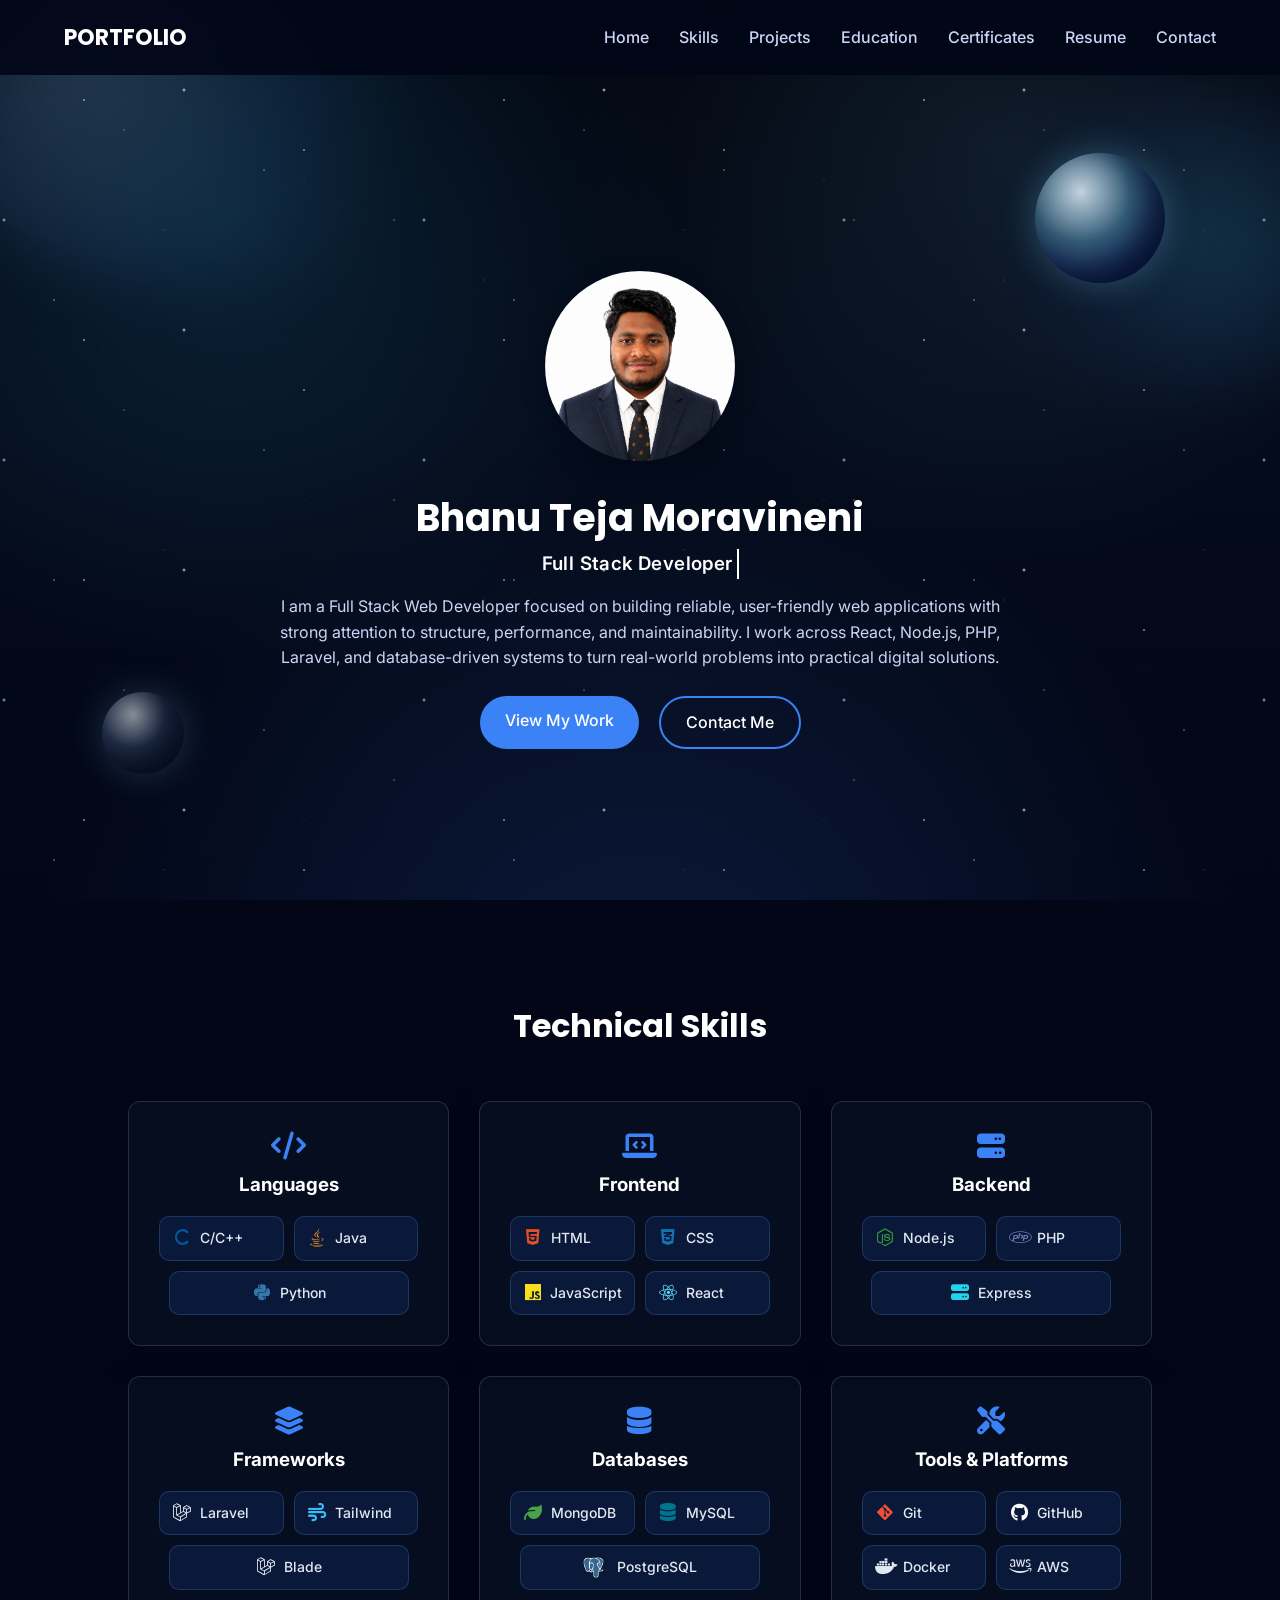
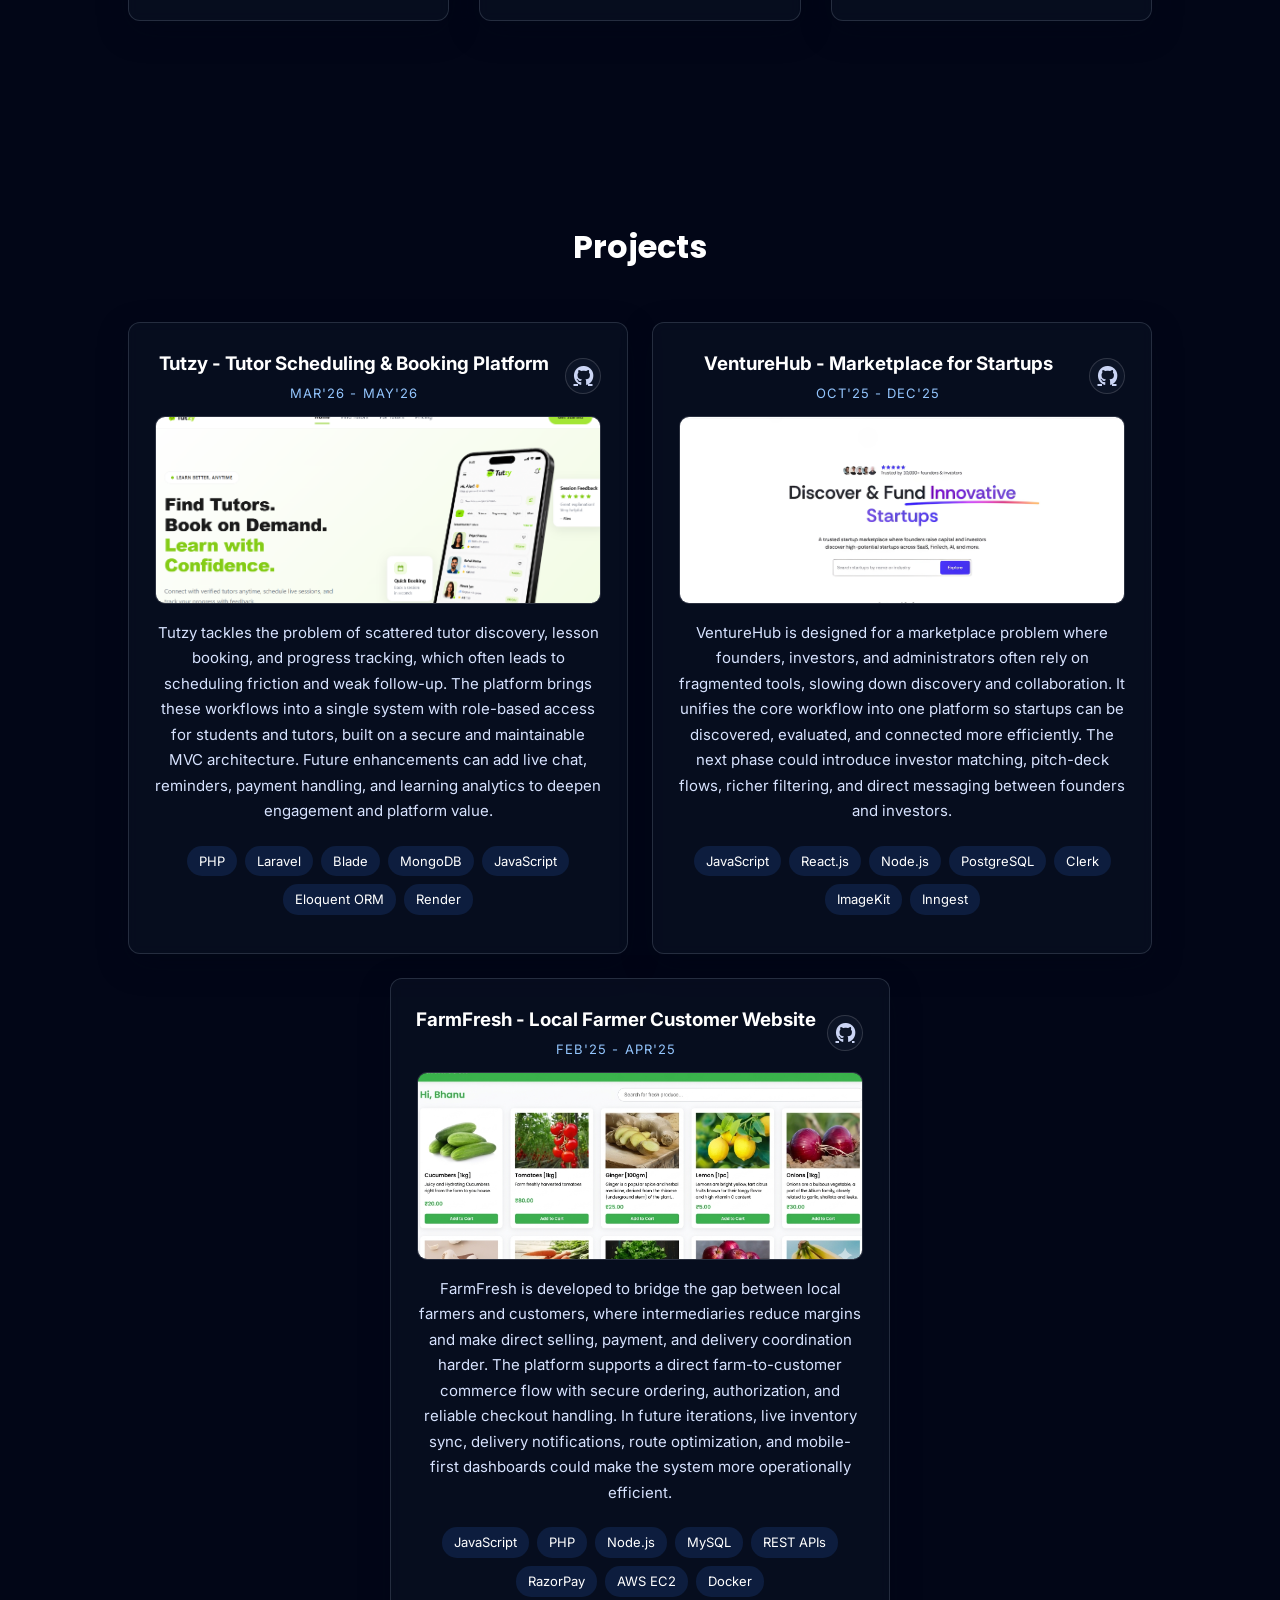
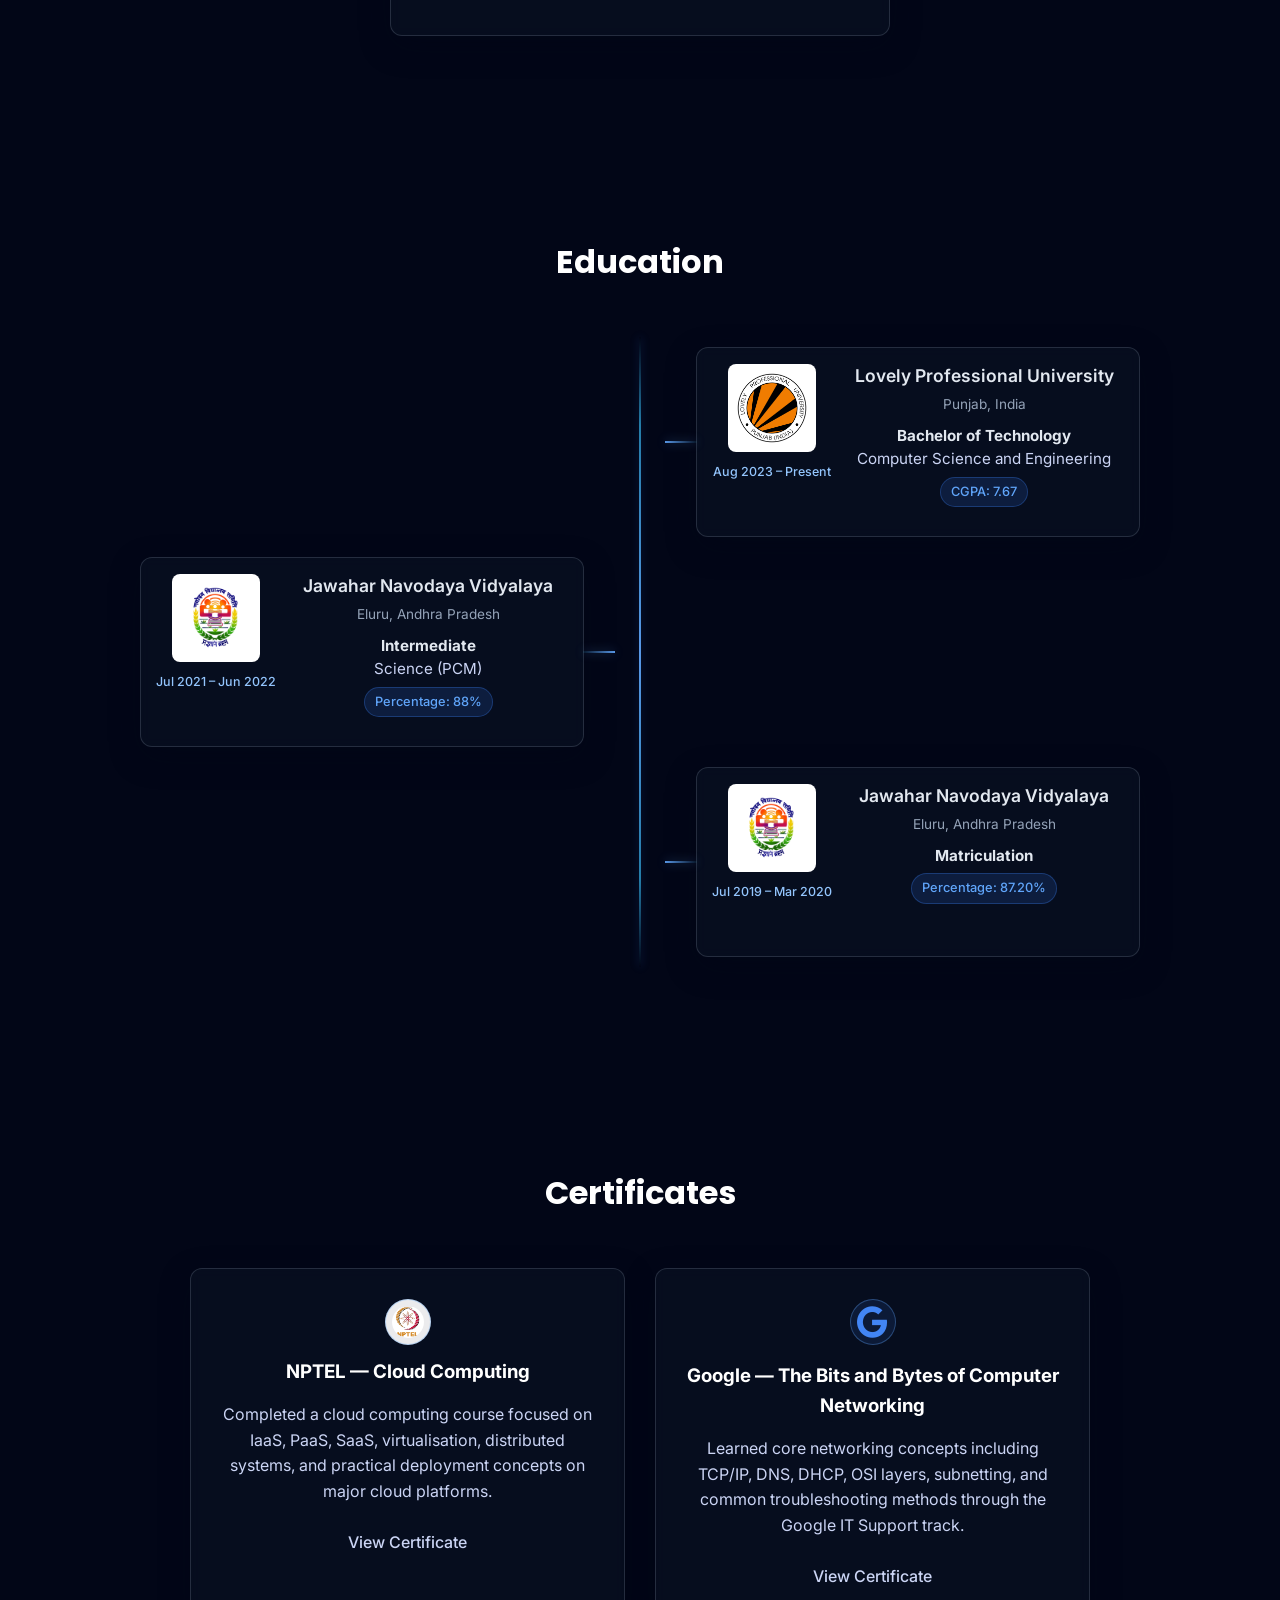
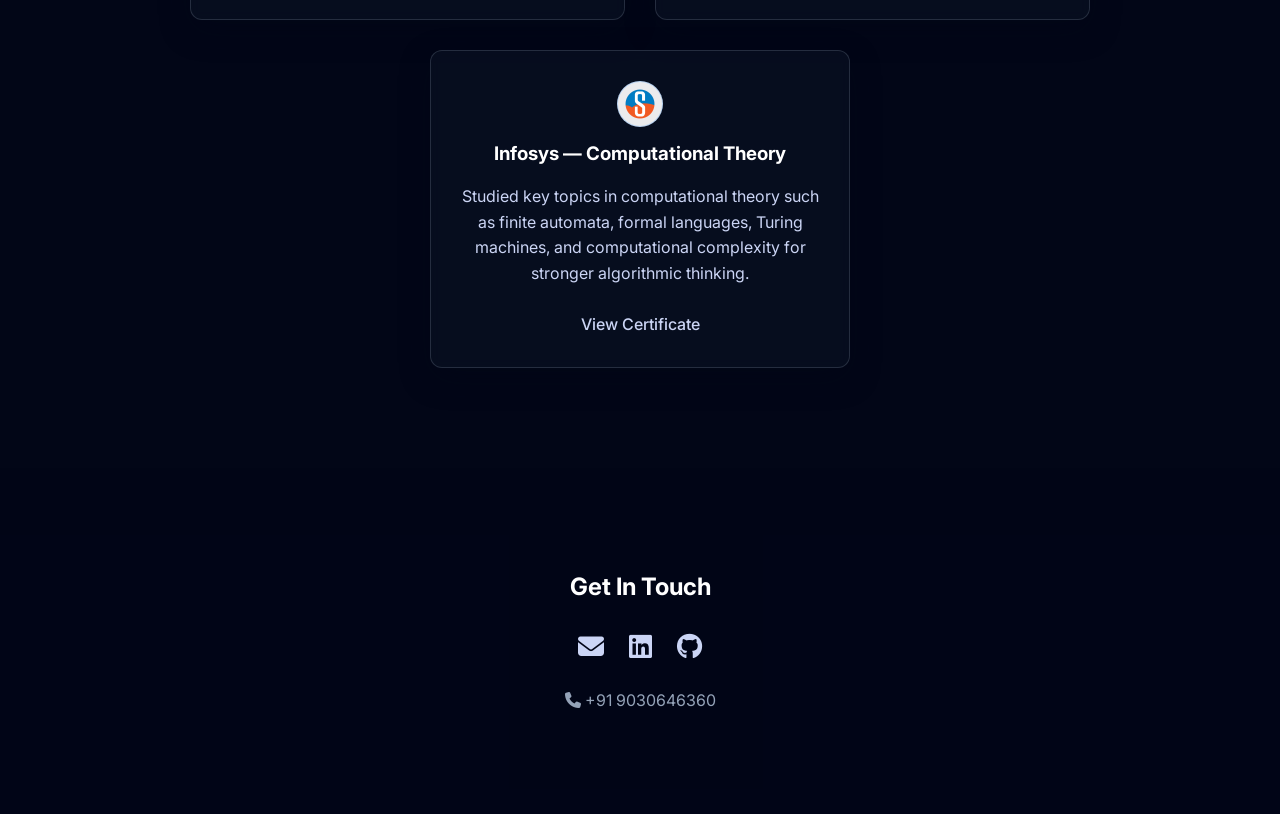
==== index.html @ 5aa98cb3 "Portfolio" ====
<!DOCTYPE html>
<html lang="en">
<head>
  <meta charset="UTF-8">
  <meta name="viewport" content="width=device-width, initial-scale=1.0">
  <title>Bhanu Teja Moravineni | Full Stack Developer</title>

  <link rel="preconnect" href="https://fonts.googleapis.com">
  <link rel="preconnect" href="https://fonts.gstatic.com" crossorigin>
  <link href="https://fonts.googleapis.com/css2?family=Inter:wght@300;400;500;600&family=Poppins:wght@600;700&display=swap" rel="stylesheet">
  <link rel="stylesheet" href="https://cdnjs.cloudflare.com/ajax/libs/font-awesome/6.4.0/css/all.min.css">
  <link rel="stylesheet" href="components.css">
</head>

<body>
  <div class="night-sky" aria-hidden="true">
    <span class="nebula nebula-1"></span>
    <span class="nebula nebula-2"></span>
    <span class="planet planet-1"></span>
    <span class="planet planet-2"></span>
    <span class="stars-layer stars-layer-1"></span>
    <span class="stars-layer stars-layer-2"></span>
    <span class="stars-layer stars-layer-3"></span>
    <span class="shooting-star shooting-star-1"></span>
    <span class="shooting-star shooting-star-2"></span>
    <span class="shooting-star shooting-star-3"></span>
    <span class="asteroid asteroid-1"></span>
    <span class="asteroid asteroid-2"></span>
    <span class="asteroid asteroid-3"></span>
    <span class="asteroid asteroid-4"></span>
    <span class="ufo"></span>
  </div>

  <nav id="navbar" class="navbar">
    <div class="container nav-container">
      <div class="nav-logo">PORTFOLIO</div>
      <button class="nav-toggle" id="nav-toggle" aria-label="Toggle navigation menu" aria-expanded="false" aria-controls="nav-links">
        <span></span>
        <span></span>
        <span></span>
      </button>
      <div class="nav-links" id="nav-links">
        <a href="#home" class="nav-link">Home</a>
        <a href="#skills" class="nav-link">Skills</a>
        <a href="#projects" class="nav-link">Projects</a>
        <a href="#education" class="nav-link">Education</a>
        <a href="#certificates" class="nav-link">Certificates</a>
        <a href="https://drive.google.com/file/d/16ITLQVund3NtHR5UudV7yRYxiP9becO2/view" class="nav-link">Resume</a>
        <a href="#contact" class="nav-link">Contact</a>
      </div>
    </div>
  </nav>

  <section id="home" class="hero-section">
    <div class="hero-content">
      <div class="profile-container">
        <img src="images/Profile.png" class="profile-pic" alt="Bhanu Teja Moravineni">
      </div>
      <h1>Bhanu Teja Moravineni</h1>
      <h3 class="subtitle" id="typing-text"></h3>
      <p>
        I am a Full Stack Web Developer focused on building reliable, user-friendly web applications with strong attention to structure, performance, and maintainability. I work across React, Node.js, PHP, Laravel, and database-driven systems to turn real-world problems into practical digital solutions.
      </p>
      <div class="cta-group">
        <a href="#projects" class="btn btn-primary">View My Work</a>
        <a href="#contact" class="btn btn-outline">Contact Me</a>
      </div>
    </div>
  </section>

  <section id="skills" class="section">
    <h2 class="section-title">Technical Skills</h2>
    <div class="skills-grid">

      <div class="glass-card skill-card">
        <i class="fas fa-code skill-icon" aria-hidden="true"></i>
        <h3>Languages</h3>
        <div class="skill-list">
          <div class="skill-name"><i class="fa-solid fa-c" aria-hidden="true"></i> C/C++</div>
          <div class="skill-name"><i class="fa-brands fa-java" aria-hidden="true"></i> Java</div>
          <div class="skill-name"><i class="fa-brands fa-python" aria-hidden="true"></i> Python</div>
        </div>
      </div>

      <div class="glass-card skill-card">
        <i class="fas fa-laptop-code skill-icon" aria-hidden="true"></i>
        <h3>Frontend</h3>
        <div class="skill-list">
          <div class="skill-name"><i class="fa-brands fa-html5" aria-hidden="true"></i> HTML</div>
          <div class="skill-name"><i class="fa-brands fa-css3-alt" aria-hidden="true"></i> CSS</div>
          <div class="skill-name"><i class="fa-brands fa-js" aria-hidden="true"></i> JavaScript</div>
          <div class="skill-name"><i class="fa-brands fa-react" aria-hidden="true"></i> React</div>
        </div>
      </div>

      <div class="glass-card skill-card">
        <i class="fas fa-server skill-icon" aria-hidden="true"></i>
        <h3>Backend</h3>
        <div class="skill-list">
          <div class="skill-name"><i class="fa-brands fa-node-js" aria-hidden="true"></i> Node.js</div>
          <div class="skill-name"><i class="fa-brands fa-php" aria-hidden="true"></i> PHP</div>
          <div class="skill-name"><i class="fa-solid fa-server" aria-hidden="true"></i> Express</div>
        </div>
      </div>

      <div class="glass-card skill-card">
        <i class="fas fa-layer-group skill-icon" aria-hidden="true"></i>
        <h3>Frameworks</h3>
        <div class="skill-list">
          <div class="skill-name"><i class="fa-brands fa-laravel" aria-hidden="true"></i> Laravel</div>
          <div class="skill-name"><i class="fa-solid fa-wind" aria-hidden="true"></i> Tailwind</div>
          <div class="skill-name"><i class="fa-brands fa-laravel" aria-hidden="true"></i> Blade</div>
        </div>
      </div>

      <div class="glass-card skill-card">
        <i class="fas fa-database skill-icon" aria-hidden="true"></i>
        <h3>Databases</h3>
        <div class="skill-list">
          <div class="skill-name"><i class="fa-solid fa-leaf" aria-hidden="true"></i> MongoDB</div>
          <div class="skill-name"><i class="fa-solid fa-database" aria-hidden="true"></i> MySQL</div>
          <div class="skill-name"><img src="images/PostgreSQL.png" alt="" aria-hidden="true" style="width: 1.5em; height: 1.5em; vertical-align: text-bottom; margin-right: 0.3em;" /> PostgreSQL</div>
        </div>
      </div>

      <div class="glass-card skill-card">
        <i class="fas fa-tools skill-icon" aria-hidden="true"></i>
        <h3>Tools & Platforms</h3>
        <div class="skill-list">
          <div class="skill-name"><i class="fa-brands fa-git-alt" aria-hidden="true"></i> Git</div>
          <div class="skill-name"><i class="fa-brands fa-github" aria-hidden="true"></i> GitHub</div>
          <div class="skill-name"><i class="fa-brands fa-docker" aria-hidden="true"></i> Docker</div>
          <div class="skill-name"><i class="fa-brands fa-aws" aria-hidden="true"></i> AWS</div>
        </div>
      </div>

    </div>
  </section>

  <section id="projects" class="section">
    <h2 class="section-title">Projects</h2>
    <div class="projects-grid">

      <div class="glass-card project-card">
        <div class="project-heading-row">
          <div class="project-title-block">
            <h3>Tutzy - Tutor Scheduling & Booking Platform</h3>
            <span class="project-date">Mar'26 - May'26</span>
          </div>
          <a href="https://github.com/bhanuteja7781/Tutzy" target="_blank" rel="noopener noreferrer" class="project-github" aria-label="Open Tutzy GitHub repository">
            <i class="fab fa-github"></i>
          </a>
        </div>
        <img src="images/Tutzy.png" alt="Tutzy" class="project-image">
        <p class="project-story">Tutzy tackles the problem of scattered tutor discovery, lesson booking, and progress tracking, which often leads to scheduling friction and weak follow-up. The platform brings these workflows into a single system with role-based access for students and tutors, built on a secure and maintainable MVC architecture. Future enhancements can add live chat, reminders, payment handling, and learning analytics to deepen engagement and platform value.</p>
        <div class="project-specs">
          <span class="spec-tag">PHP</span>
          <span class="spec-tag">Laravel</span>
          <span class="spec-tag">Blade</span>
          <span class="spec-tag">MongoDB</span>
          <span class="spec-tag">JavaScript</span>
          <span class="spec-tag">Eloquent ORM</span>
          <span class="spec-tag">Render</span>
        </div>
      </div>

      <div class="glass-card project-card">
        <div class="project-heading-row">
          <div class="project-title-block">
            <h3>VentureHub - Marketplace for Startups</h3>
            <span class="project-date">Oct'25 - Dec'25</span>
          </div>
          <a href="https://github.com/bhanuteja7781/Market_Place_for_StartUps" target="_blank" rel="noopener noreferrer" class="project-github" aria-label="Open VentureHub GitHub repository">
            <i class="fab fa-github"></i>
          </a>
        </div>
        <img src="images/Venture_Hub.png" alt="VentureHub" class="project-image">
        <p class="project-story">VentureHub is designed for a marketplace problem where founders, investors, and administrators often rely on fragmented tools, slowing down discovery and collaboration. It unifies the core workflow into one platform so startups can be discovered, evaluated, and connected more efficiently. The next phase could introduce investor matching, pitch-deck flows, richer filtering, and direct messaging between founders and investors.</p>
        <div class="project-specs">
          <span class="spec-tag">JavaScript</span>
          <span class="spec-tag">React.js</span>
          <span class="spec-tag">Node.js</span>
          <span class="spec-tag">PostgreSQL</span>
          <span class="spec-tag">Clerk</span>
          <span class="spec-tag">ImageKit</span>
          <span class="spec-tag">Inngest</span>
        </div>
      </div>

      <div class="glass-card project-card center-project">
        <div class="project-heading-row">
          <div class="project-title-block">
            <h3>FarmFresh - Local Farmer Customer Website</h3>
            <span class="project-date">Feb'25 - Apr'25</span>
          </div>
          <a href="https://github.com/bhanuteja7781/Farm_Fresh" target="_blank" rel="noopener noreferrer" class="project-github" aria-label="Open Farm Fresh GitHub repository">
            <i class="fab fa-github"></i>
          </a>
        </div>
        <img src="images/FarmFresh.png" alt="Farm Fresh" class="project-image">
        <p class="project-story">FarmFresh is developed to bridge the gap between local farmers and customers, where intermediaries reduce margins and make direct selling, payment, and delivery coordination harder. The platform supports a direct farm-to-customer commerce flow with secure ordering, authorization, and reliable checkout handling. In future iterations, live inventory sync, delivery notifications, route optimization, and mobile-first dashboards could make the system more operationally efficient.</p>
        <div class="project-specs">
          <span class="spec-tag">JavaScript</span>
          <span class="spec-tag">PHP</span>
          <span class="spec-tag">Node.js</span>
          <span class="spec-tag">MySQL</span>
          <span class="spec-tag">REST APIs</span>
          <span class="spec-tag">RazorPay</span>
          <span class="spec-tag">AWS EC2</span>
          <span class="spec-tag">Docker</span>
        </div>
      </div>

    </div>
  </section>

  <section id="education" class="section">
    <h2 class="section-title">Education</h2>
    <div class="education-list">

      <div class="glass-card education-card">
        <div class="education-header">
          <div class="edu-left">
            <div class="edu-badge">
              <img src="images/lpu-logo.png" alt="LPU Logo" class="edu-logo">
              <span class="edu-date">Aug 2023 – Present</span>
            </div>
            <div class="edu-info">
              <h3 class="edu-institution">Lovely Professional University</h3>
              <span class="edu-location">Punjab, India</span>
              <p class="edu-degree"><span class="edu-degree-title">Bachelor of Technology</span><br><span class="edu-course">Computer Science and Engineering</span></p>
              <span class="edu-score">CGPA: 7.67</span>
            </div>
          </div>
        </div>
      </div>

      <div class="glass-card education-card">
        <div class="education-header">
          <div class="edu-left">
            <div class="edu-badge">
              <img src="images/jnv-logo.png" alt="JNV Logo" class="edu-logo">
              <span class="edu-date">Jul 2021 – Jun 2022</span>
            </div>
            <div class="edu-info">
              <h3 class="edu-institution">Jawahar Navodaya Vidyalaya</h3>
              <span class="edu-location">Eluru, Andhra Pradesh</span>
              <p class="edu-degree"><span class="edu-degree-title">Intermediate</span><br><span class="edu-course">Science (PCM)</span></p>
              <span class="edu-score">Percentage: 88%</span>
            </div>
          </div>
        </div>
      </div>

      <div class="glass-card education-card">
        <div class="education-header">
          <div class="edu-left">
            <div class="edu-badge">
              <img src="images/jnv-logo.png" alt="JNV Logo" class="edu-logo">
              <span class="edu-date">Jul 2019 – Mar 2020</span>
            </div>
            <div class="edu-info">
              <h3 class="edu-institution">Jawahar Navodaya Vidyalaya</h3>
              <span class="edu-location">Eluru, Andhra Pradesh</span>
              <p class="edu-degree"><span class="edu-degree-title">Matriculation</span></p>
              <span class="edu-score">Percentage: 87.20%</span>
            </div>
          </div>
        </div>
      </div>

    </div>
  </section>

  <section id="certificates" class="section">
    <h2 class="section-title">Certificates</h2>
    <div class="cert-grid">

      <div class="glass-card cert-card">
        <img src="images/nptel-logo.png" alt="NPTEL logo" class="cert-platform-logo-img">
        <h3>NPTEL — Cloud Computing</h3>
        <p>Completed a cloud computing course focused on IaaS, PaaS, SaaS, virtualisation, distributed systems, and practical deployment concepts on major cloud platforms.</p>
        <a href="https://drive.google.com/file/d/1uo3bVZbgIr4nMe-gCIJnF2LXkFepABX0/view?usp=drive_link" target="_blank" class="cert-link">View Certificate</a>
      </div>

      <div class="glass-card cert-card">
        <i class="fab fa-google cert-platform-logo" aria-hidden="true" style="font-size: 2em; margin-bottom: 0.5em; color: #4285F4;"></i>
        <h3>Google — The Bits and Bytes of Computer Networking</h3>
        <p>Learned core networking concepts including TCP/IP, DNS, DHCP, OSI layers, subnetting, and common troubleshooting methods through the Google IT Support track.</p>
        <a href="https://drive.google.com/file/d/19JE-mO48qIJB8_cQIQsHRo379aOY4u_Y/view?usp=drive_link" target="_blank" class="cert-link">View Certificate</a>
      </div>

      <div class="glass-card cert-card center-cert">
        <img src="images/infosys-logo.png" alt="Infosys Springboard logo" class="cert-platform-logo-img">
        <h3>Infosys — Computational Theory</h3>
        <p>Studied key topics in computational theory such as finite automata, formal languages, Turing machines, and computational complexity for stronger algorithmic thinking.</p>
        <a href="https://drive.google.com/file/d/1XiAxhj7ICKf-odAtpRsuzpkiPC9IMGOF/view?usp=drive_link" target="_blank" class="cert-link">View Certificate</a>
      </div>

    </div>
  </section>

  <section id="contact" class="contact-footer">
    <h2>Get In Touch</h2>
    <div class="social-links">
      <a href="https://mail.google.com/mail/?view=cm&to=bhanutejam970@gmail.com&su=Opportunity%20%7C%20Let%27s%20Connect&body=Hi%20Bhanu%2C%0A%0AI%20came%20across%20your%20portfolio%20and%20would%20love%20to%20connect%20with%20you.%0A%0ARegards%2C" class="social-icon" target="_blank" rel="noopener noreferrer">
        <i class="fas fa-envelope"></i>
      </a>
      <a href="https://www.linkedin.com/in/bhanuteja7781" class="social-icon">
        <i class="fab fa-linkedin"></i>
      </a>
      <a href="https://github.com/Bhanuteja7781" class="social-icon">
        <i class="fab fa-github"></i>
      </a>
    </div>
    <p class="phone">
      <i class="fas fa-phone"></i> +91 9030646360
    </p>
  </section>

  <script src="main.js"></script>
</body>
</html>
---- components.css ----
*{
margin:0;
padding:0;
box-sizing:border-box;
}

html{
scroll-behavior:smooth;
}

body{
font-family:'Inter',sans-serif;
background:#020617;
color:white;
line-height:1.6;
position:relative;
}

body > :not(.night-sky){
position:relative;
z-index:1;
}

.night-sky{
position:fixed;
inset:0;
z-index:0;
pointer-events:none;
overflow:hidden;
background:
radial-gradient(circle at 18% 24%, rgba(56,189,248,0.14), transparent 36%),
radial-gradient(circle at 78% 16%, rgba(125,211,252,0.1), transparent 34%),
radial-gradient(circle at 50% 120%, rgba(59,130,246,0.18), transparent 50%),
linear-gradient(180deg, #01040d 0%, #040b1a 48%, #020617 100%);
}

.nebula{
position:absolute;
border-radius:50%;
filter:blur(24px);
opacity:0.45;
mix-blend-mode:screen;
animation:nebula-drift 36s ease-in-out infinite alternate;
}

.nebula-1{
width:42vw;
height:28vw;
top:-8%;
left:-6%;
background:radial-gradient(circle at 30% 40%, rgba(147,197,253,0.42), rgba(59,130,246,0.18) 48%, transparent 75%);
}

.nebula-2{
width:36vw;
height:24vw;
top:10%;
right:-10%;
background:radial-gradient(circle at 60% 50%, rgba(56,189,248,0.38), rgba(30,64,175,0.16) 50%, transparent 78%);
animation-duration:44s;
}

.planet{
position:absolute;
border-radius:50%;
box-shadow:0 0 35px rgba(125,211,252,0.28), inset -18px -16px 30px rgba(2,6,23,0.7);
}

.planet-1{
width:130px;
height:130px;
right:9%;
top:17%;
background:
radial-gradient(circle at 35% 30%, rgba(224,242,254,0.85), rgba(125,211,252,0.35) 40%, rgba(30,64,175,0.45) 76%, rgba(2,6,23,0.8) 100%);
animation:planet-float 16s ease-in-out infinite;
}

.planet-2{
width:82px;
height:82px;
left:8%;
bottom:14%;
background:
radial-gradient(circle at 38% 28%, rgba(226,232,240,0.8), rgba(147,197,253,0.3) 42%, rgba(15,23,42,0.75) 100%);
opacity:0.75;
animation:planet-float 22s ease-in-out infinite reverse;
}

.stars-layer{
position:absolute;
inset:-20%;
background-repeat:repeat;
animation-timing-function:linear;
animation-iteration-count:infinite;
}

.stars-layer-1{
background-image:
radial-gradient(2px 2px at 20px 30px, rgba(255,255,255,0.95), transparent),
radial-gradient(1.5px 1.5px at 140px 90px, rgba(255,255,255,0.8), transparent),
radial-gradient(2px 2px at 260px 160px, rgba(219,234,254,0.9), transparent),
radial-gradient(1.5px 1.5px at 340px 40px, rgba(255,255,255,0.85), transparent);
background-size:420px 240px;
opacity:0.9;
animation-name:star-drift-slow, star-twinkle;
animation-duration:170s, 4.5s;
}

.stars-layer-2{
background-image:
radial-gradient(1.5px 1.5px at 60px 70px, rgba(191,219,254,0.85), transparent),
radial-gradient(1.2px 1.2px at 190px 120px, rgba(255,255,255,0.75), transparent),
radial-gradient(1.5px 1.5px at 310px 200px, rgba(255,255,255,0.8), transparent),
radial-gradient(1.2px 1.2px at 380px 30px, rgba(191,219,254,0.8), transparent);
background-size:460px 280px;
opacity:0.65;
animation-name:star-drift-medium, star-twinkle;
animation-duration:120s, 3.8s;
}

.stars-layer-3{
background-image:
radial-gradient(1px 1px at 40px 40px, rgba(148,163,184,0.6), transparent),
radial-gradient(1px 1px at 220px 140px, rgba(226,232,240,0.5), transparent),
radial-gradient(1px 1px at 360px 210px, rgba(148,163,184,0.5), transparent),
radial-gradient(1px 1px at 420px 90px, rgba(226,232,240,0.55), transparent);
background-size:520px 320px;
opacity:0.45;
animation-name:star-drift-fast, star-twinkle;
animation-duration:90s, 3.2s;
}

.shooting-star{
position:absolute;
width:180px;
height:2px;
background:linear-gradient(90deg, rgba(255,255,255,0.95), rgba(191,219,254,0.65), transparent 72%);
border-radius:999px;
opacity:0;
transform:rotate(-24deg);
filter:drop-shadow(0 0 8px rgba(191,219,254,0.9));
animation:shooting-star linear infinite;
}

.shooting-star-1{ top:14%; left:72%; animation-duration:9s; animation-delay:1s; }
.shooting-star-2{ top:34%; left:80%; animation-duration:10s; animation-delay:6.8s; }
.shooting-star-3{ top:20%; left:42%; animation-duration:13s; animation-delay:2.6s; }

.asteroid{
position:absolute;
width:20px;
height:14px;
border-radius:46% 54% 51% 49% / 44% 56% 42% 58%;
background:radial-gradient(circle at 30% 30%, rgba(226,232,240,0.85), rgba(100,116,139,0.8) 45%, rgba(15,23,42,0.9));
box-shadow:0 0 12px rgba(148,163,184,0.25);
opacity:0.82;
animation:asteroid-drift linear infinite;
}

.asteroid-1{ top:18%; left:108%; animation-duration:44s; animation-delay:-8s; }
.asteroid-2{ top:46%; left:104%; width:26px; height:17px; animation-duration:58s; animation-delay:-19s; }
.asteroid-3{ top:72%; left:110%; width:16px; height:12px; animation-duration:39s; animation-delay:-5s; }
.asteroid-4{ top:86%; left:106%; width:22px; height:15px; animation-duration:52s; animation-delay:-30s; }

.ufo{
position:absolute;
top:64%;
left:-14%;
width:74px;
height:22px;
border-radius:999px;
background:linear-gradient(180deg, rgba(226,232,240,0.95), rgba(100,116,139,0.9));
box-shadow:0 0 16px rgba(186,230,253,0.35);
animation:ufo-cruise 34s ease-in-out infinite;
}

.ufo::before{
content:'';
position:absolute;
left:20px;
top:-11px;
width:34px;
height:18px;
border-radius:50% 50% 46% 46%;
background:linear-gradient(180deg, rgba(125,211,252,0.9), rgba(30,64,175,0.55));
box-shadow:0 0 10px rgba(56,189,248,0.6);
}

.ufo::after{
content:'';
position:absolute;
left:28px;
top:16px;
width:18px;
height:54px;
background:linear-gradient(180deg, rgba(125,211,252,0.4), rgba(125,211,252,0.02));
clip-path:polygon(50% 0, 100% 100%, 0 100%);
opacity:0.5;
}

@keyframes star-drift-slow{
from{transform:translate3d(0,0,0);}
to{transform:translate3d(-180px,120px,0);}
}

@keyframes star-drift-medium{
from{transform:translate3d(0,0,0);}
to{transform:translate3d(-260px,180px,0);}
}

@keyframes star-drift-fast{
from{transform:translate3d(0,0,0);}
to{transform:translate3d(-340px,240px,0);}
}

@keyframes star-twinkle{
0%,100%{opacity:0.5;}
50%{opacity:1;}
}

@keyframes nebula-drift{
0%{transform:translate3d(0,0,0) scale(1);}
100%{transform:translate3d(20px,-18px,0) scale(1.08);}
}

@keyframes planet-float{
0%,100%{transform:translateY(0);}
50%{transform:translateY(-12px);}
}

@keyframes shooting-star{
0%{opacity:0; transform:translate3d(0,0,0) rotate(-24deg) scaleX(0.7);}
8%{opacity:1;}
26%{opacity:0.95;}
42%,100%{opacity:0; transform:translate3d(-520px,280px,0) rotate(-24deg) scaleX(1);}
}

@keyframes asteroid-drift{
0%{transform:translate3d(0,0,0) rotate(0deg);}
100%{transform:translate3d(-140vw,16vh,0) rotate(360deg);}
}

@keyframes ufo-cruise{
0%{transform:translate3d(0,0,0); opacity:0;}
8%{opacity:0.9;}
48%{transform:translate3d(70vw,-10vh,0); opacity:0.9;}
76%{transform:translate3d(98vw,6vh,0); opacity:0.75;}
100%{transform:translate3d(120vw,8vh,0); opacity:0;}
}

@media (max-width: 768px){
.planet-1{width:90px; height:90px;}
.planet-2{width:62px; height:62px;}
.shooting-star{width:120px;}
.ufo{width:60px; height:18px;}
}

@media (prefers-reduced-motion: reduce){
.night-sky *,
.night-sky *::before,
.night-sky *::after{
animation:none !important;
}
}


/* CONTAINER */

.container{
width:90%;
max-width:1200px;
margin:auto;
}


/* NAVBAR */

.navbar{
position:fixed;
top:0;
left:0;
right:0;
width:100%;
background:rgba(2,6,23,0.9);
backdrop-filter:blur(8px);
z-index:1000;
transform:none !important;
opacity:1 !important;
visibility:visible !important;
}

.nav-container{
display:flex;
justify-content:space-between;
align-items:center;
padding:20px 0;
}

.nav-logo{
font-size:22px;
font-weight:700;
font-family:'Poppins',sans-serif;
}

.nav-links{
display:flex;
gap:30px;
}

.nav-toggle{
display:none;
background:transparent;
border:1px solid rgba(148,163,184,0.35);
border-radius:10px;
width:40px;
height:40px;
padding:6px;
cursor:pointer;
align-items:center;
justify-content:center;
gap:3px;
flex-direction:column;
background:rgba(15,23,42,0.65);
box-shadow:0 8px 20px rgba(2,6,23,0.35);
}

.nav-toggle span{
display:block;
width:5px;
height:5px;
background:#e2e8f0;
border-radius:50%;
transition:0.25s ease;
}

.nav-link{
text-decoration:none;
color:#cbd5f5;
font-weight:500;
position:relative;
}

.nav-link:hover{
color:white;
}

.nav-link::after{
content:'';
position:absolute;
bottom:-5px;
left:0;
width:0%;
height:2px;
background:#3b82f6;
transition:0.3s;
}

.nav-link:hover::after{
width:100%;
}


/* HERO */

.hero-section{
min-height:100vh;
display:flex;
align-items:center;
justify-content:center;
text-align:center;
padding-top:120px;
}

.hero-content{
max-width:750px;
}

.profile-container{
margin-bottom:20px;
}

.profile-pic{
width:190px;
height:190px;
border-radius:50%;
object-fit:cover;

box-shadow:0 8px 22px rgba(2,6,23,0.45);
}

.hero-content h1{
font-size:38px;
font-family:'Poppins',sans-serif;
margin-top:10px;
}

.subtitle{
color:#ffffff;
margin-bottom:15px;
min-height:28px;
display:inline-block;
padding-right:4px;
font-weight:600;
letter-spacing:0.4px;
border-right:2px solid #ffffff;
animation:caret-blink 0.8s step-end infinite;
}

@keyframes caret-blink{
0%,100%{border-color:transparent;}
50%{border-color:#ffffff;}
}

.hero-content p{
color:#cbd5f5;
margin-bottom:25px;
}

.project-title-block{
display:flex;
flex-direction:column;
align-items:center;
gap:4px;
}

.project-date{
font-size:13px;
letter-spacing:0.08em;
text-transform:uppercase;
color:#93c5fd;
}

/* BUTTONS */

.cta-group{
display:flex;
justify-content:center;
gap:20px;
}

.btn{
padding:12px 25px;
border-radius:30px;
text-decoration:none;
font-weight:500;
transition:0.3s;
}

.btn-primary{
background:#3b82f6;
color:white;
}

.btn-primary:hover{
background:#2563eb;
}

.btn-outline{
border:2px solid #3b82f6;
color:white;
}

.btn-outline:hover{
background:#3b82f6;
}


/* SECTIONS */

.section{
padding:100px 10%;
text-align:center;
}

.section-title{
font-size:32px;
font-family:'Poppins',sans-serif;
margin-bottom:50px;
}


/* GLASS CARD */

.glass-card{
background:rgba(8,15,32,0.82);
border:1px solid rgba(148,163,184,0.22);
border-radius:12px;
padding:30px;
backdrop-filter:blur(6px);
-webkit-backdrop-filter:blur(6px);
box-shadow:0 10px 30px rgba(2,6,23,0.45);
transition:0.3s;
}

.glass-card:hover{
transform:translateY(-6px);
border-color:rgba(96,165,250,0.8);
box-shadow:0 14px 34px rgba(30,64,175,0.28);
}


/* SKILLS */

.skills-grid{
display:grid;
grid-template-columns:repeat(3,1fr);
gap:30px;
max-width:1980px;
margin:auto;
}

.skill-icon{
font-size:28px;
margin-bottom:10px;
color:#3b82f6;
}

.skill-card{
display:flex;
flex-direction:column;
height:100%;
}

.skill-card h3{
margin-bottom:16px;
}

.skill-list{
display:grid;
grid-template-columns:repeat(2,minmax(0,1fr));
gap:10px;
text-align:left;
}

.skill-name{
display:flex;
align-items:center;
gap:8px;
font-size:14px;
font-weight:500;
color:#e2e8f0;
padding:10px 12px;
border-radius:10px;
background:rgba(37,99,235,0.14);
border:1px solid rgba(96,165,250,0.22);
}

.skill-list .skill-name:last-child:nth-child(odd){
grid-column:1 / -1;
justify-self:center;
width:min(240px,100%);
justify-content:center;
text-align:center;
}

.skill-name i{
width:20px;
font-size:18px;
text-align:center;
color:inherit;
}

.skill-name .fa-c{color:#00599c;}
.skill-name .fa-java{color:#f89820;}
.skill-name .fa-python{color:#3776ab;}
.skill-name .fa-html5{color:#e34f26;}
.skill-name .fa-css3-alt{color:#1572b6;}
.skill-name .fa-js{color:#f7df1e;}
.skill-name .fa-node-js{color:#339933;}
.skill-name .fa-php{color:#777bb4;}
.skill-name .fa-react{color:#61dafb;}
.skill-name .fa-server{color:#22d3ee;}
.skill-name .fa-wind{color:#38bdf8;}
.skill-name .fa-leaf{color:#47a248;}
.skill-name .fa-database{color:#00758f;}
.skill-name .fa-git-alt{color:#f05032;}
.skill-name .fa-github{color:#f8fafc;}
.skill-name .fa-cloud{color:#f8fafc;}

@media (max-width: 768px){
.skills-grid{
grid-template-columns:1fr;
gap:20px;
}

.skill-list{
grid-template-columns:1fr;
text-align:center;
}

.skill-name{
justify-content:center;
text-align:center;
}
}

/* PROJECTS */

.projects-grid{
display:grid;
grid-template-columns:repeat(2,minmax(0,1fr));
gap:24px;
max-width:2400px;
margin:auto;
}

.project-card h3{
margin-bottom:0;
}

.project-card{
display:flex;
flex-direction:column;
padding:26px;
}

.project-heading-row{
display:flex;
align-items:center;
justify-content:space-between;
gap:12px;
margin-bottom:12px;
}

.project-title-block{
flex:1;
min-width:0;
padding-right:0;
}

.project-title-block h3{
width:auto;
text-align:left;
white-space:nowrap;
overflow:hidden;
text-overflow:ellipsis;
}

.project-github{
position:static;
width:36px;
height:36px;
border-radius:50%;
display:flex;
align-items:center;
justify-content:center;
font-size:20px;
color:#cbd5f5;
background:rgba(15,23,42,0.75);
border:1px solid rgba(255,255,255,0.15);
transition:0.3s;
flex-shrink:0;
}

.project-github:hover{
color:#ffffff;
background:#3b82f6;
border-color:#3b82f6;
}

.project-image{
width:100%;
height:188px;
object-fit:cover;
border-radius:10px;
border:1px solid rgba(255,255,255,0.12);
margin-bottom:16px;
background:rgba(15,23,42,0.8);
}

.project-card p{
margin-bottom:22px;
}

.project-story{
color:#d7e3ff;
font-size:15px;
line-height:1.7;
text-align:center;
}

.project-specs{
display:flex;
flex-wrap:wrap;
gap:8px;
margin-top:auto;
justify-content:center;
margin-bottom:12px;
}

.spec-tag{
background:rgba(59,130,246,0.15);
padding:5px 12px;
border-radius:15px;
font-size:13px;
}

.center-project{
grid-column:1/-1;
width:calc((100% - 24px)/2);
justify-self:center;
}


/* CERTIFICATIONS */

.cert-grid{
display:grid;
grid-template-columns:repeat(2,1fr);
gap:30px;
max-width:900px;
margin:auto;
}

.cert-card h3{
margin-bottom:15px;
}

.cert-card p{
color:#cbd5f5;
margin-bottom:15px;
}

.cert-platform-logo{
font-size:26px;
color:#60a5fa;
margin-bottom:12px;
display:inline-flex;
align-items:center;
justify-content:center;
width:46px;
height:46px;
border-radius:50%;
background:rgba(59,130,246,0.12);
border:1px solid rgba(96,165,250,0.35);
}

.cert-platform-logo-img{
width:46px;
height:46px;
object-fit:contain;
margin-bottom:12px;
display:block;
margin-left:auto;
margin-right:auto;
padding:6px;
border-radius:50%;
background:rgba(255,255,255,0.92);
border:1px solid rgba(96,165,250,0.35);
}

/* center one card in grid */
.center-cert{
    grid-column:1/-1;
    max-width:420px;
    margin:auto;
}

/* make cert links appear like project links */
.cert-link{
display:inline-block;
margin-top:10px;
text-decoration:none;
color:#3b82f6;
font-weight:500;
transition:0.3s;
}
.cert-link:hover{
text-decoration:underline;
color:#60a5fa;
}

/* certification links */
.cert-link{
color:#cbd5f5;
text-decoration:none;
font-weight:500;
}
.cert-link:hover{
color:#3b82f6;
text-decoration:underline;
}


/* EDUCATION */

.education-list{
position:relative;
max-width:1000px;
margin:auto;
display:flex;
flex-direction:column;
gap:20px;
padding:10px 0;
}

.education-list::before{
content:'';
position:absolute;
top:0;
bottom:0;
left:50%;
width:2px;
transform:translateX(-50%);
background:linear-gradient(
180deg,
rgba(59,130,246,0),
rgba(56,189,248,0.65) 14%,
rgba(96,165,250,0.92) 50%,
rgba(56,189,248,0.65) 86%,
rgba(59,130,246,0) 100%
);
box-shadow:0 0 8px rgba(59,130,246,0.25);
}

.education-card{
padding:16px;
width:calc(50% - 56px);
display:flex;
flex-direction:column;
position:relative;
z-index:1;
min-height:190px;
gap:8px;
}

.education-card:nth-child(odd){
margin-left:auto;
}

.education-card:nth-child(even){
margin-right:auto;
}

.education-card::before{
content:'';
position:absolute;
top:50%;
height:2px;
width:32px;
background:linear-gradient(90deg, rgba(56,189,248,0.1), rgba(96,165,250,0.9));
box-shadow:0 0 10px rgba(96,165,250,0.38);
transform:translateY(-50%);
}

.education-card:nth-child(odd)::before{
left:-32px;
background:linear-gradient(90deg, rgba(96,165,250,0.9), rgba(56,189,248,0.08));
}

.education-card:nth-child(even)::before{
right:-32px;
}

.education-card::after{
display:none;
}

.education-header{
display:flex;
align-items:flex-start;
justify-content:flex-start;
gap:0;
margin-bottom:0;
}

.edu-left{
display:flex;
align-items:flex-start;
gap:14px;
min-width:0;
text-align:left;
width:100%;
}

.edu-badge{
width:118px;
display:flex;
flex-direction:column;
align-items:center;
gap:10px;
flex-shrink:0;
}

.edu-info{
min-width:0;
flex:1;
display:flex;
flex-direction:column;
justify-content:center;
align-items:center;
text-align:center;
gap:4px;
}

.edu-logo{
width:88px;
height:88px;
object-fit:contain;
background:#fff;
border-radius:8px;
padding:6px;
}

.edu-institution{
font-size:1.1rem;
font-weight:600;
color:#e2e8f0;
margin-bottom:2px;
line-height:1.35;
white-space:nowrap;
overflow:hidden;
text-overflow:ellipsis;
}

.edu-location{
font-size:0.85rem;
color:#94a3b8;
}

.edu-date{
font-size:0.78rem;
color:#93c5fd;
font-weight:500;
white-space:nowrap;
display:block;
text-align:center;
padding:0;
border:none;
background:transparent;
}

.edu-degree{
color:#dbeafe;
margin:4px 0 0;
font-size:0.95rem;
line-height:1.55;
text-align:center;
font-weight:400;
padding:0;
border:none;
background:transparent;
}

.edu-degree-title{
font-weight:700;
color:#e2e8f0;
}

.edu-course{
font-weight:400;
color:#cbd5f5;
}

.edu-score{
display:inline-block;
background:rgba(59,130,246,0.15);
color:#60a5fa;
border:1px solid rgba(59,130,246,0.3);
padding:4px 10px;
border-radius:20px;
font-size:0.8rem;
font-weight:500;
margin-top:2px;
align-self:center;
text-align:center;
}

@media (max-width: 900px){
.education-list{
gap:14px;
padding-left:0;
}

.education-list::before{
display:none;
}

.education-card{
width:100%;
margin:0;
min-height:0;
padding:14px;
gap:6px;
}

.education-card:nth-child(odd),
.education-card:nth-child(even){
margin:0;
}

.education-card::before{
display:none;
}

.education-card::after{
display:none;
right:auto;
}

.education-header{
flex-direction:column;
align-items:flex-start;
gap:10px;
}

.edu-left{
width:100%;
gap:12px;
}

.edu-badge{
width:82px;
gap:8px;
}

.edu-logo{
width:64px;
height:64px;
padding:5px;
}

.edu-date{
font-size:0.68rem;
white-space:nowrap;
line-height:1.2;
text-align:center;
width:100%;
}

.edu-info{
align-items:center;
text-align:center;
gap:3px;
}

.edu-institution{
font-size:1rem;
line-height:1.3;
white-space:normal;
overflow:visible;
text-overflow:clip;
}

.edu-location{
font-size:0.82rem;
}

.edu-degree{
font-size:0.9rem;
line-height:1.45;
margin:4px 0 0;
}

.edu-score{
font-size:0.76rem;
padding:3px 8px;
}
}



/* CONTACT */

.contact-footer{
padding:100px 10%;
text-align:center;
background:rgba(2,6,23,0.8);
}

.social-links{
display:flex;
justify-content:center;
gap:25px;
margin-top:20px;
}

.social-icon{
font-size:26px;
color:#cbd5f5;
transition:0.3s;
}

.social-icon:hover{
color:#3b82f6;
}

.phone{
margin-top:20px;
color:#94a3b8;
}

@media (max-width: 1024px){
.section{
padding:84px 6%;
}

.skills-grid,
.projects-grid,
.cert-grid{
grid-template-columns:1fr;
max-width:760px;
}

.center-project,
.center-cert{
grid-column:auto;
width:100%;
max-width:none;
}
}

@media (max-width: 900px){
.nav-container{
padding:14px 0;
position:relative;
}

.nav-toggle{
display:flex;
}

.nav-links{
position:absolute;
top:calc(100% + 10px);
right:0;
left:auto;
width:min(250px, calc(100vw - 24px));
display:flex;
flex-direction:column;
gap:4px;
padding:8px;
border-radius:14px;
background:rgba(2,6,23,0.99);
border:1px solid rgba(96,165,250,0.22);
backdrop-filter:blur(8px);
max-height:0;
opacity:0;
overflow:hidden;
pointer-events:none;
transform:translateY(-8px) scale(0.98);
transform-origin:top right;
box-shadow:0 14px 34px rgba(2,6,23,0.55);
transition:max-height 0.28s ease, opacity 0.2s ease, transform 0.2s ease;
}

.nav-links.is-open{
max-height:420px;
opacity:1;
pointer-events:auto;
transform:translateY(0) scale(1);
}

.nav-link{
display:block;
padding:10px 11px;
border-radius:8px;
font-size:14px;
}

.nav-link:hover{
background:rgba(59,130,246,0.16);
}

.nav-link::after{
display:none;
}

.hero-section{
padding-top:108px;
min-height:auto;
padding-bottom:34px;
}

.hero-content{
max-width:100%;
}

.hero-content h1{
font-size:30px;
}

.hero-content p{
font-size:15px;
}

.profile-pic{
width:148px;
height:148px;
}

.section-title{
font-size:28px;
margin-bottom:34px;
}

.glass-card{
padding:22px;
}

.project-image{
height:180px;
}

.project-card p{
margin-bottom:18px;
}

.project-github{
width:32px;
height:32px;
font-size:18px;
}

.project-card{
padding:22px;
}

.center-project{
width:calc((100% - 24px)/2);
}

.contact-footer{
padding:74px 6%;
}
}

@media (min-width: 901px){
.nav-toggle{
display:none !important;
}

.nav-links{
position:static;
left:auto;
right:auto;
width:auto;
display:flex;
flex-direction:row;
gap:30px;
padding:0;
border:none;
border-radius:0;
background:transparent;
backdrop-filter:none;
box-shadow:none;
max-height:none;
opacity:1;
overflow:visible;
pointer-events:auto;
transform:none;
}
}

@media (max-width: 640px){
.section{
padding:70px 16px;
}

.education-list{
padding-left:16px;
gap:12px;
}

.education-list::before{
left:10px;
}

.education-card{
padding:12px;
}

.education-card::before{
left:-7px;
width:16px;
}

.edu-left{
gap:10px;
}

.edu-badge{
width:72px;
}

.container{
width:calc(100% - 24px);
}

.hero-content h1{
font-size:27px;
line-height:1.25;
}

.subtitle{
font-size:15px;
min-height:22px;
}

.cta-group{
flex-direction:column;
gap:12px;
}

.btn{
width:100%;
max-width:280px;
margin:0 auto;
}

.skill-name{
font-size:13px;
}

.project-image{
height:165px;
}

.edu-left{
align-items:flex-start;
}

.edu-logo{
width:54px;
height:54px;
}

.edu-date{
font-size:0.64rem;
}

.edu-institution{
font-size:0.95rem;
}

.social-links{
gap:18px;
}

.social-icon{
font-size:23px;
}
}
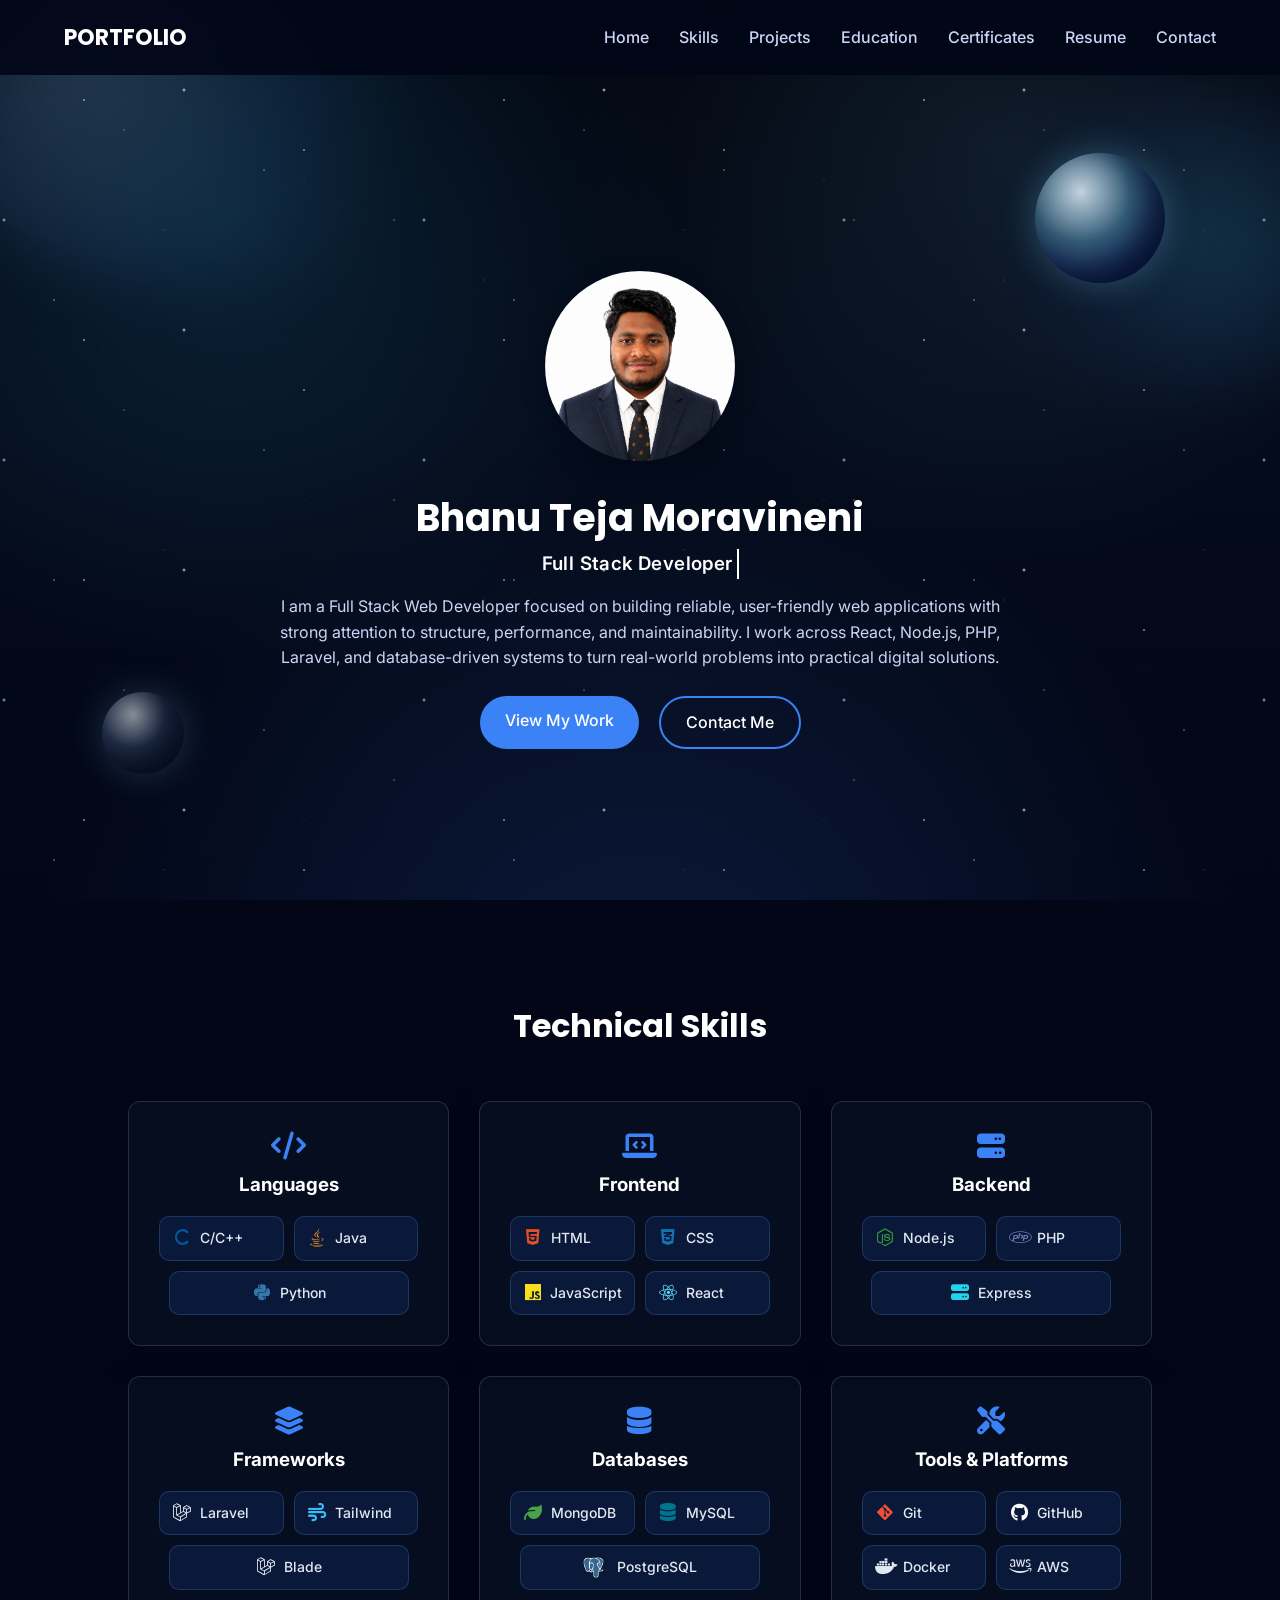
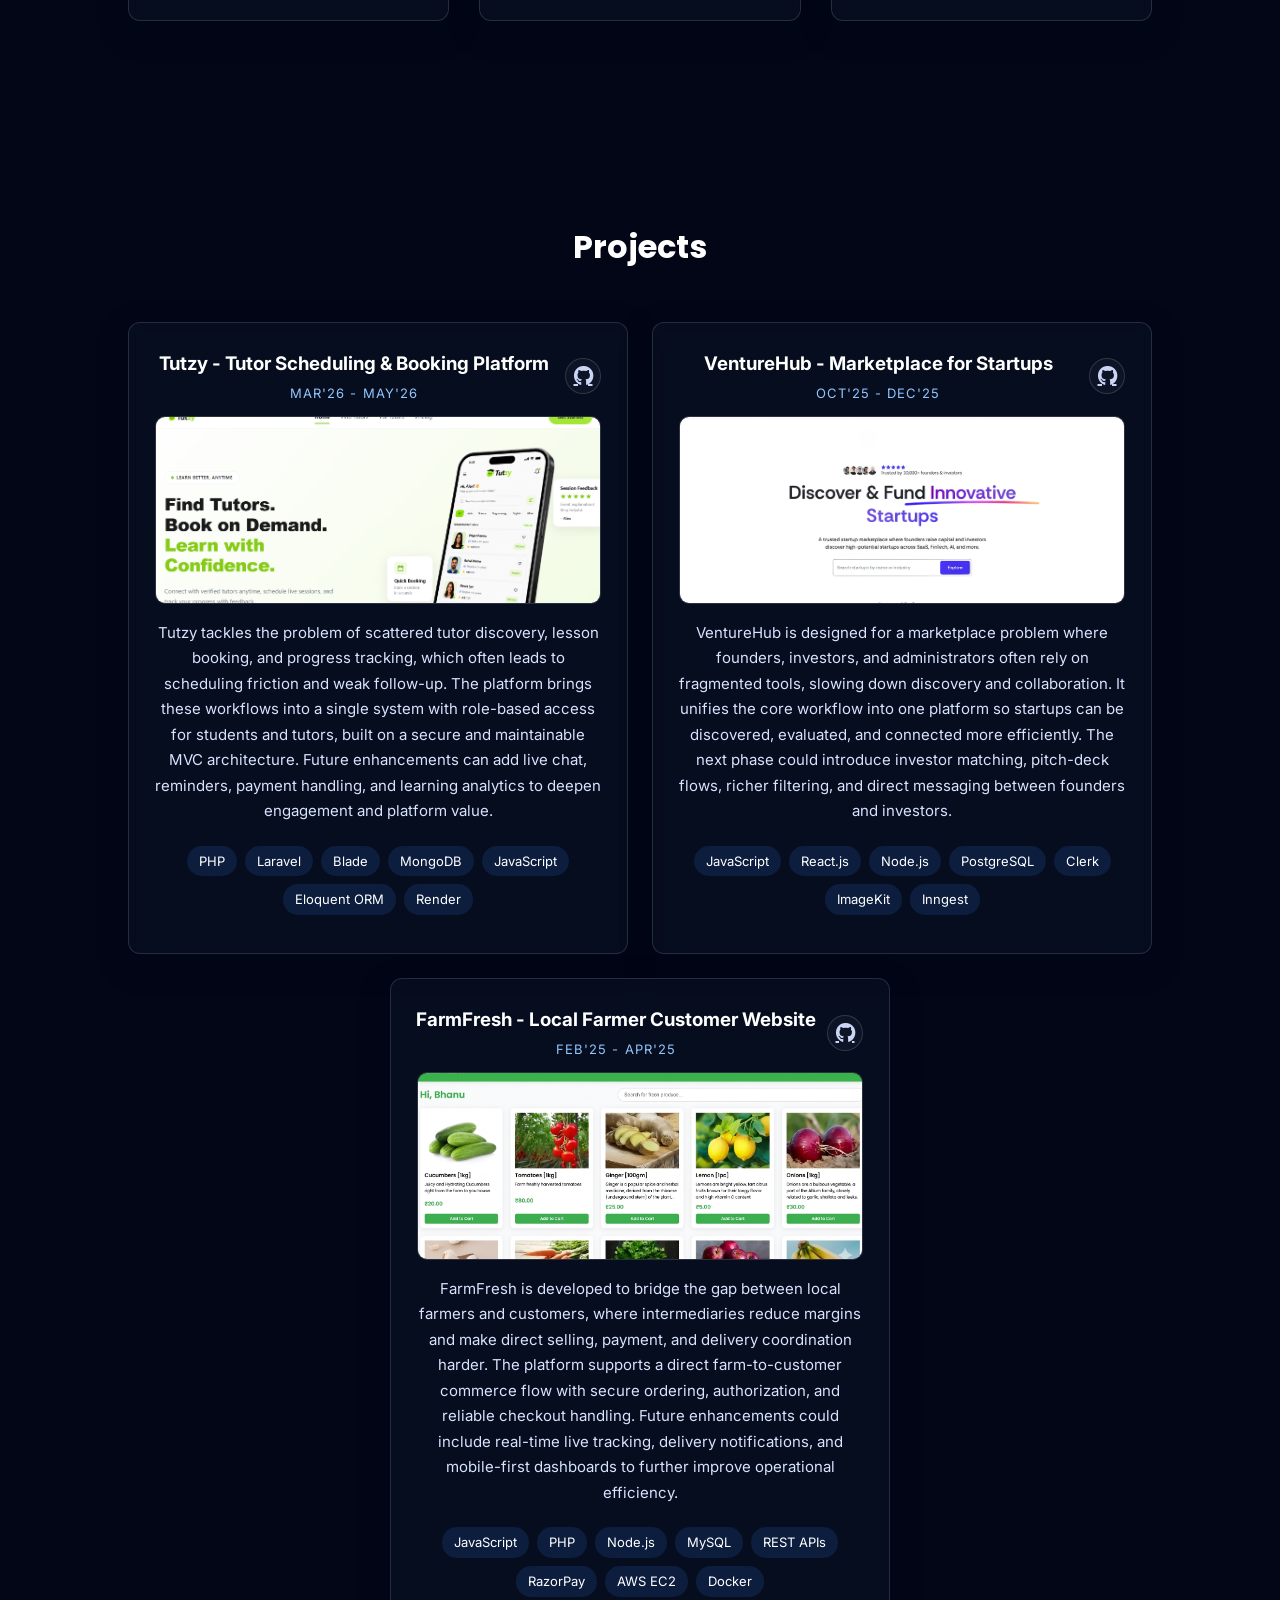
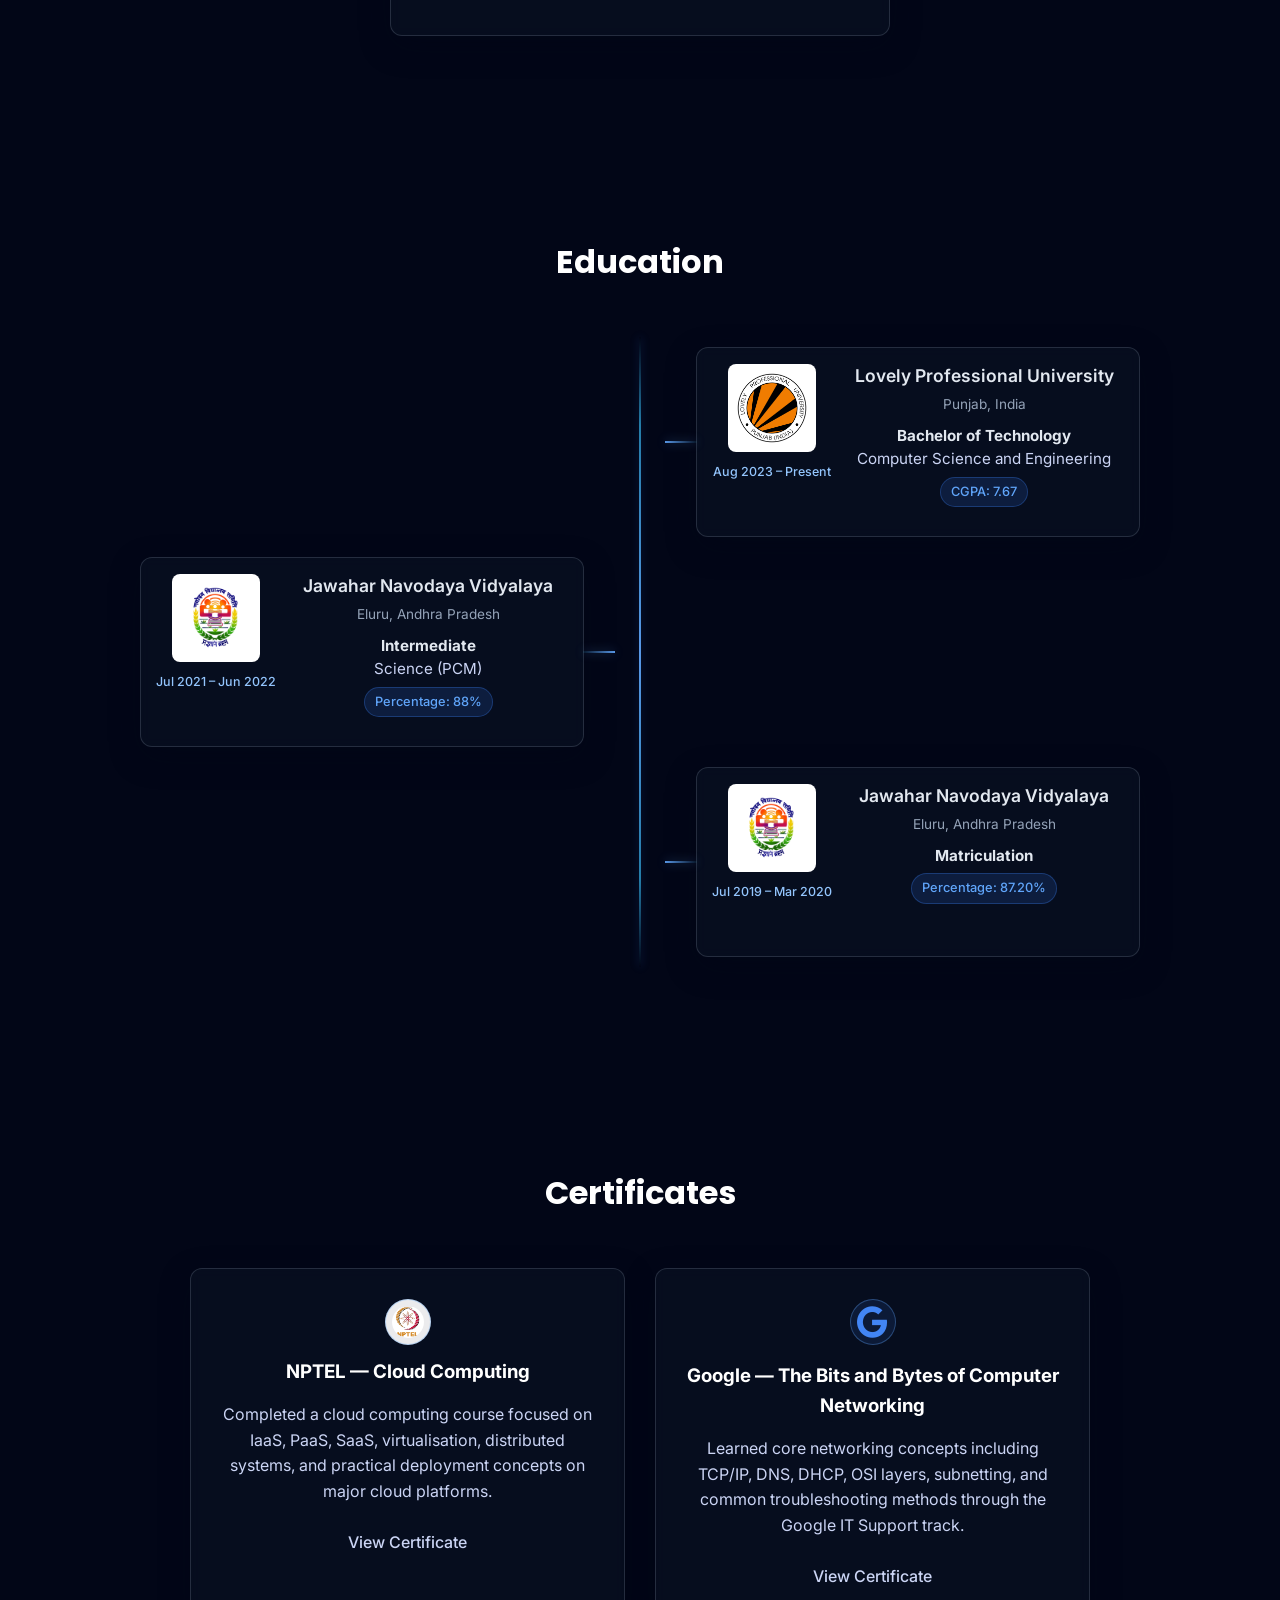
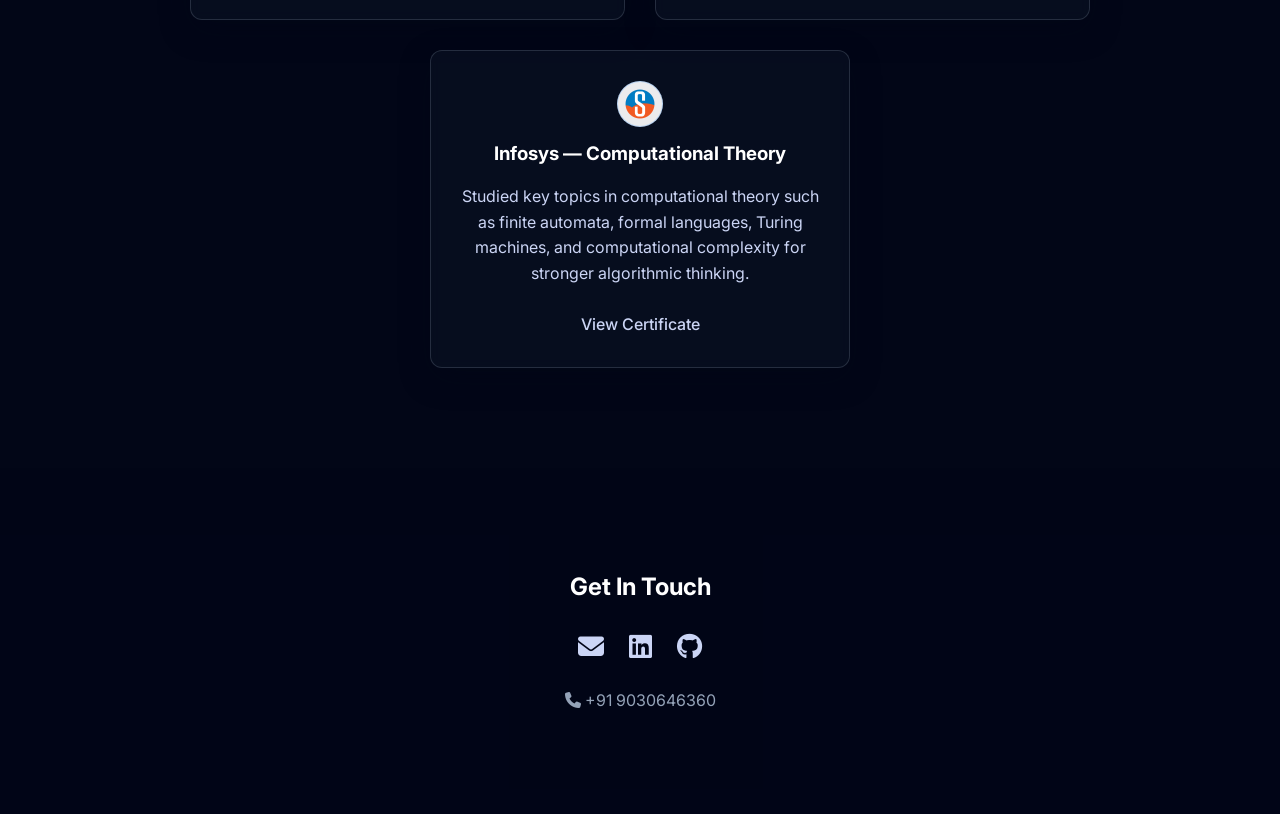
==== commit 8e7e0ff7: "Update index.html" ====
--- a/index.html
+++ b/index.html
@@ -198,7 +198,7 @@
           </a>
         </div>
         <img src="images/FarmFresh.png" alt="Farm Fresh" class="project-image">
-        <p class="project-story">FarmFresh is developed to bridge the gap between local farmers and customers, where intermediaries reduce margins and make direct selling, payment, and delivery coordination harder. The platform supports a direct farm-to-customer commerce flow with secure ordering, authorization, and reliable checkout handling. In future iterations, live inventory sync, delivery notifications, route optimization, and mobile-first dashboards could make the system more operationally efficient.</p>
+        <p class="project-story">FarmFresh is developed to bridge the gap between local farmers and customers, where intermediaries reduce margins and make direct selling, payment, and delivery coordination harder. The platform supports a direct farm-to-customer commerce flow with secure ordering, authorization, and reliable checkout handling. Future enhancements could include real-time live tracking, delivery notifications, and mobile-first dashboards to further improve operational efficiency.</p>
         <div class="project-specs">
           <span class="spec-tag">JavaScript</span>
           <span class="spec-tag">PHP</span>
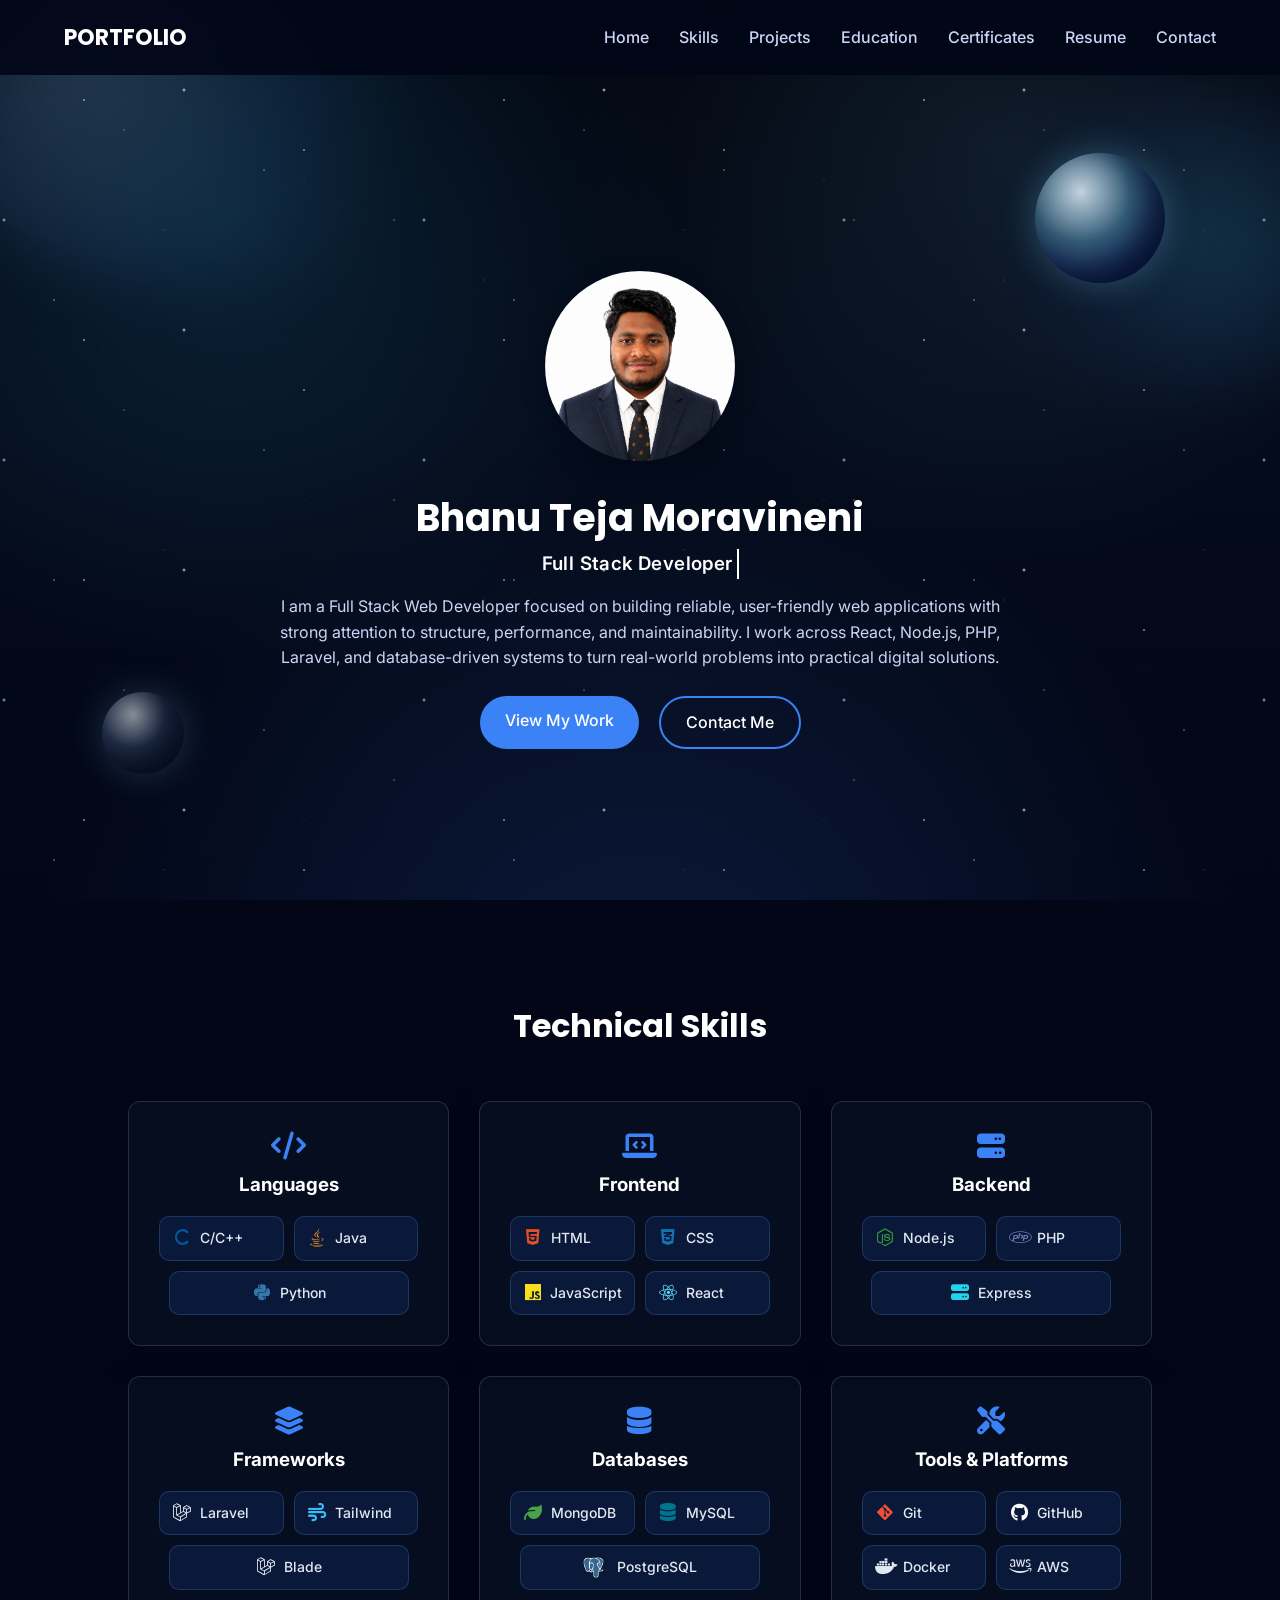
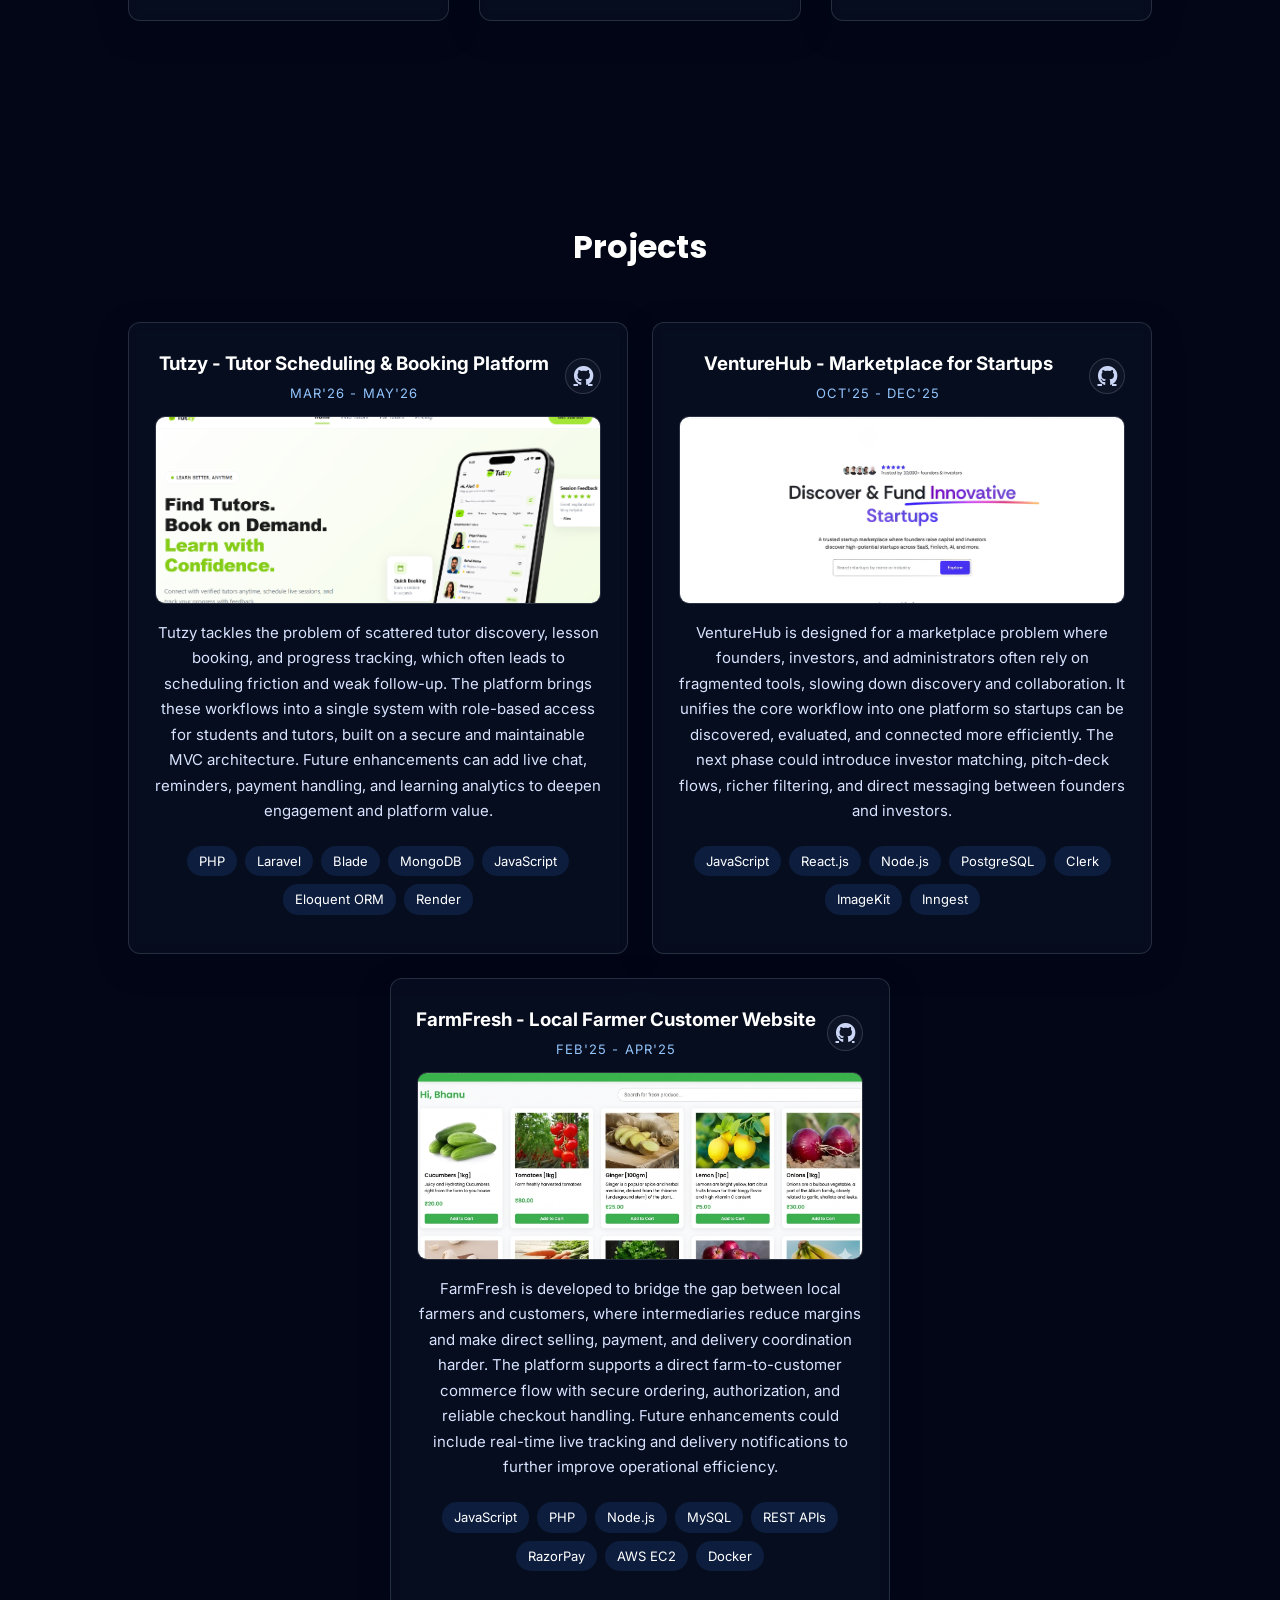
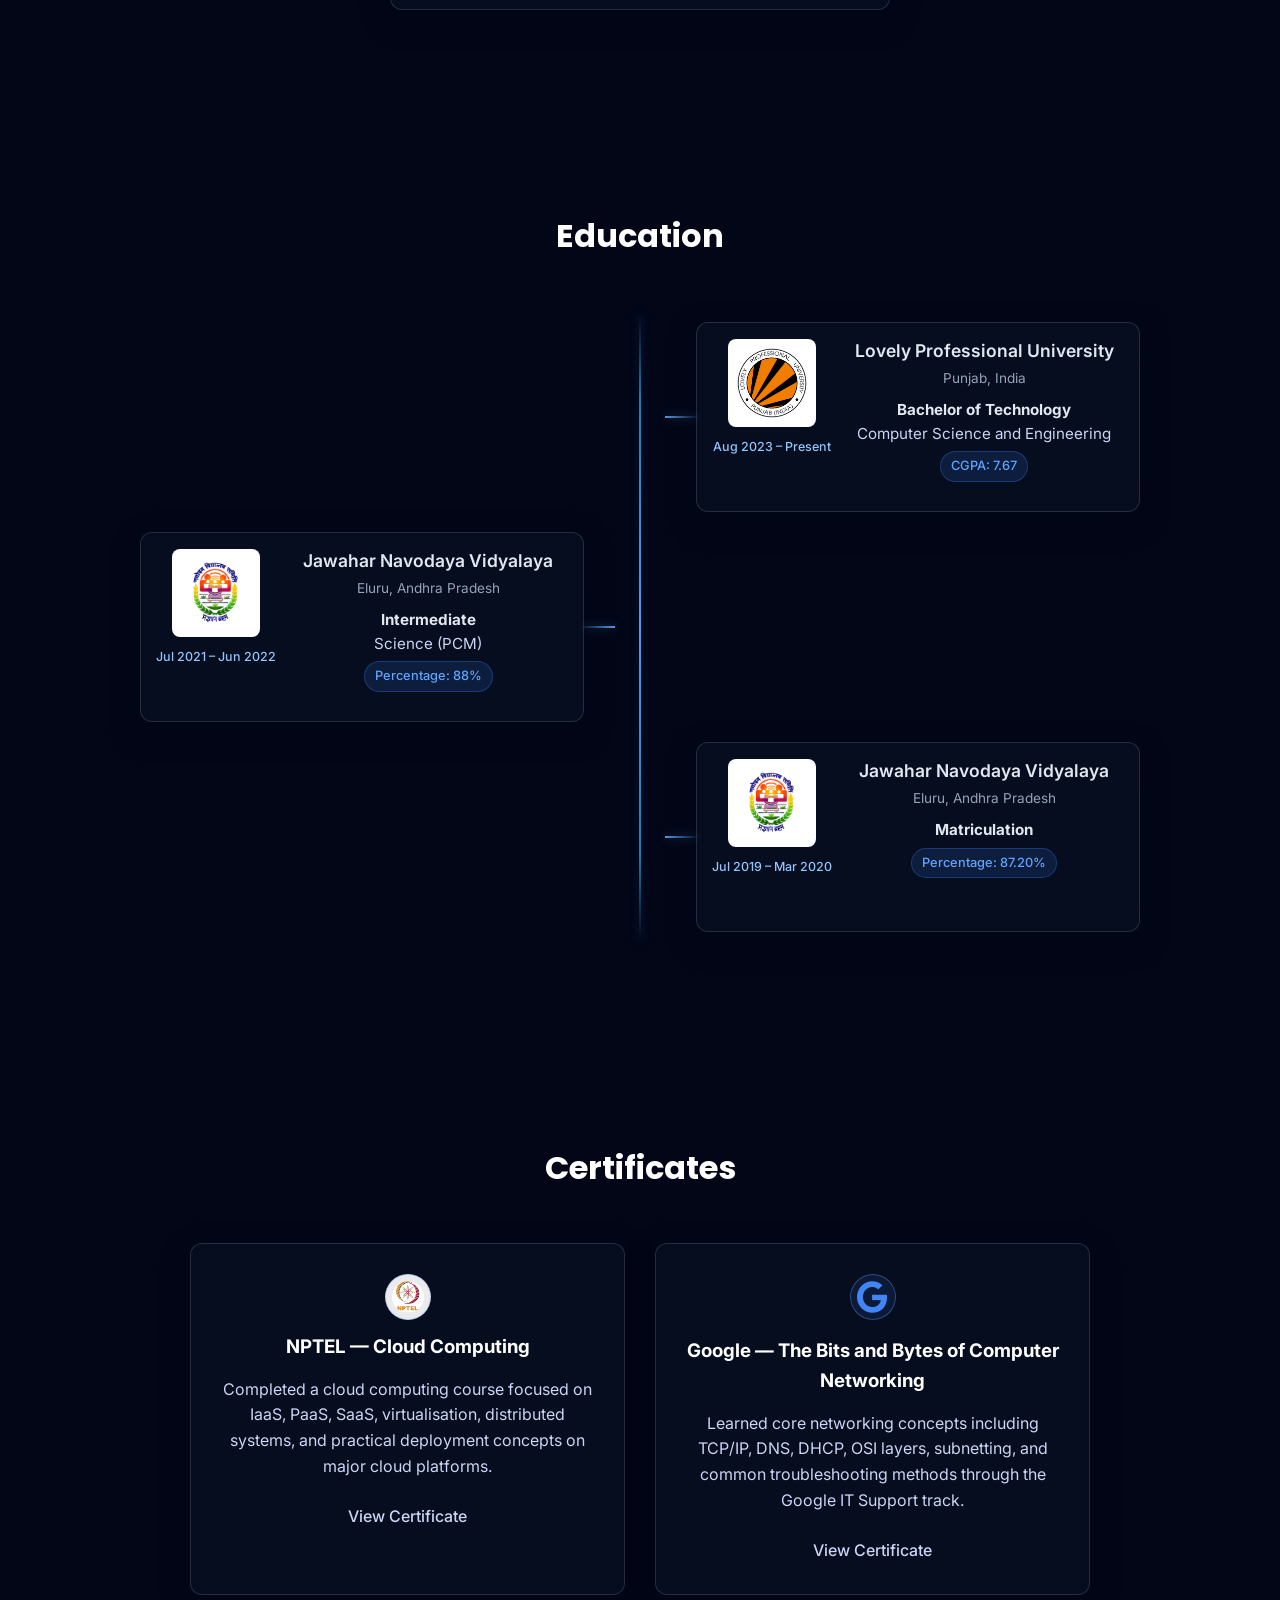
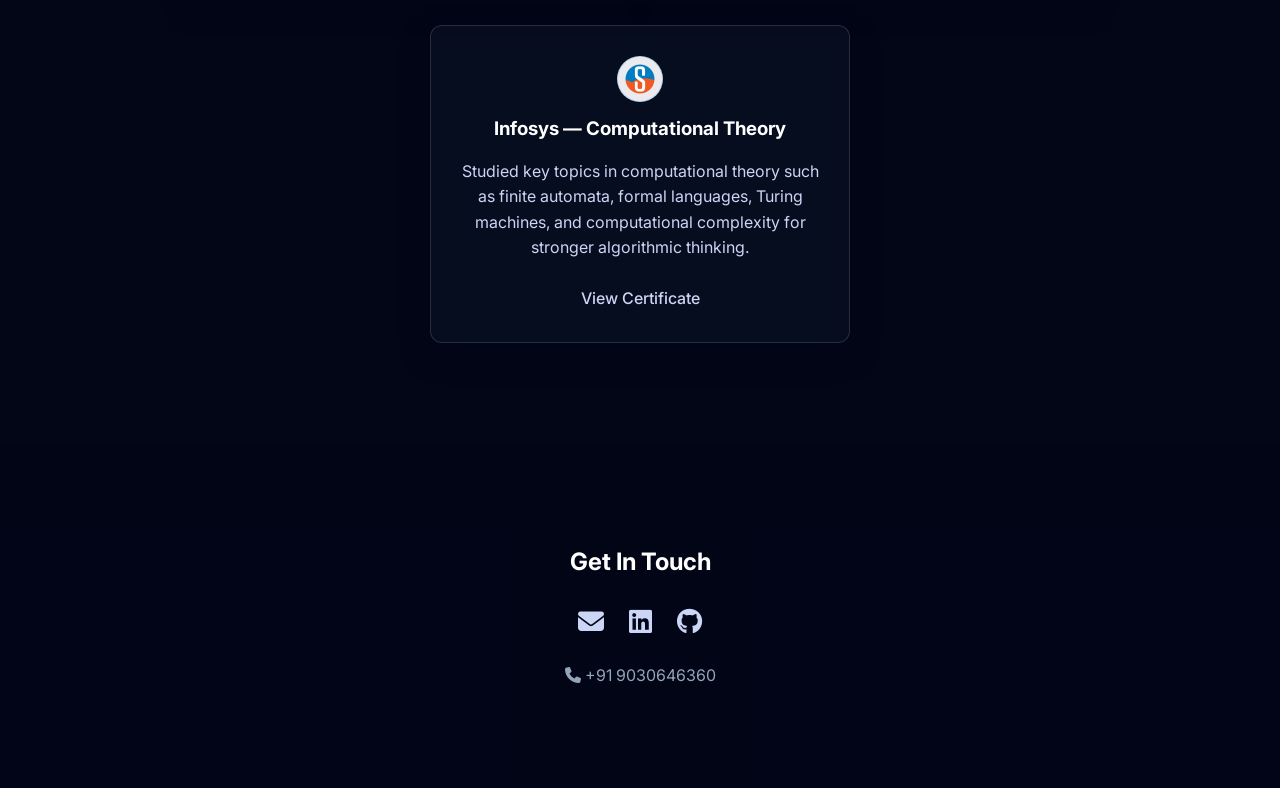
==== commit 08ec5459: "Update index.html" ====
--- a/index.html
+++ b/index.html
@@ -198,7 +198,7 @@
           </a>
         </div>
         <img src="images/FarmFresh.png" alt="Farm Fresh" class="project-image">
-        <p class="project-story">FarmFresh is developed to bridge the gap between local farmers and customers, where intermediaries reduce margins and make direct selling, payment, and delivery coordination harder. The platform supports a direct farm-to-customer commerce flow with secure ordering, authorization, and reliable checkout handling. Future enhancements could include real-time live tracking, delivery notifications, and mobile-first dashboards to further improve operational efficiency.</p>
+        <p class="project-story">FarmFresh is developed to bridge the gap between local farmers and customers, where intermediaries reduce margins and make direct selling, payment, and delivery coordination harder. The platform supports a direct farm-to-customer commerce flow with secure ordering, authorization, and reliable checkout handling. Future enhancements could include real-time live tracking and delivery notifications to further improve operational efficiency.</p>
         <div class="project-specs">
           <span class="spec-tag">JavaScript</span>
           <span class="spec-tag">PHP</span>
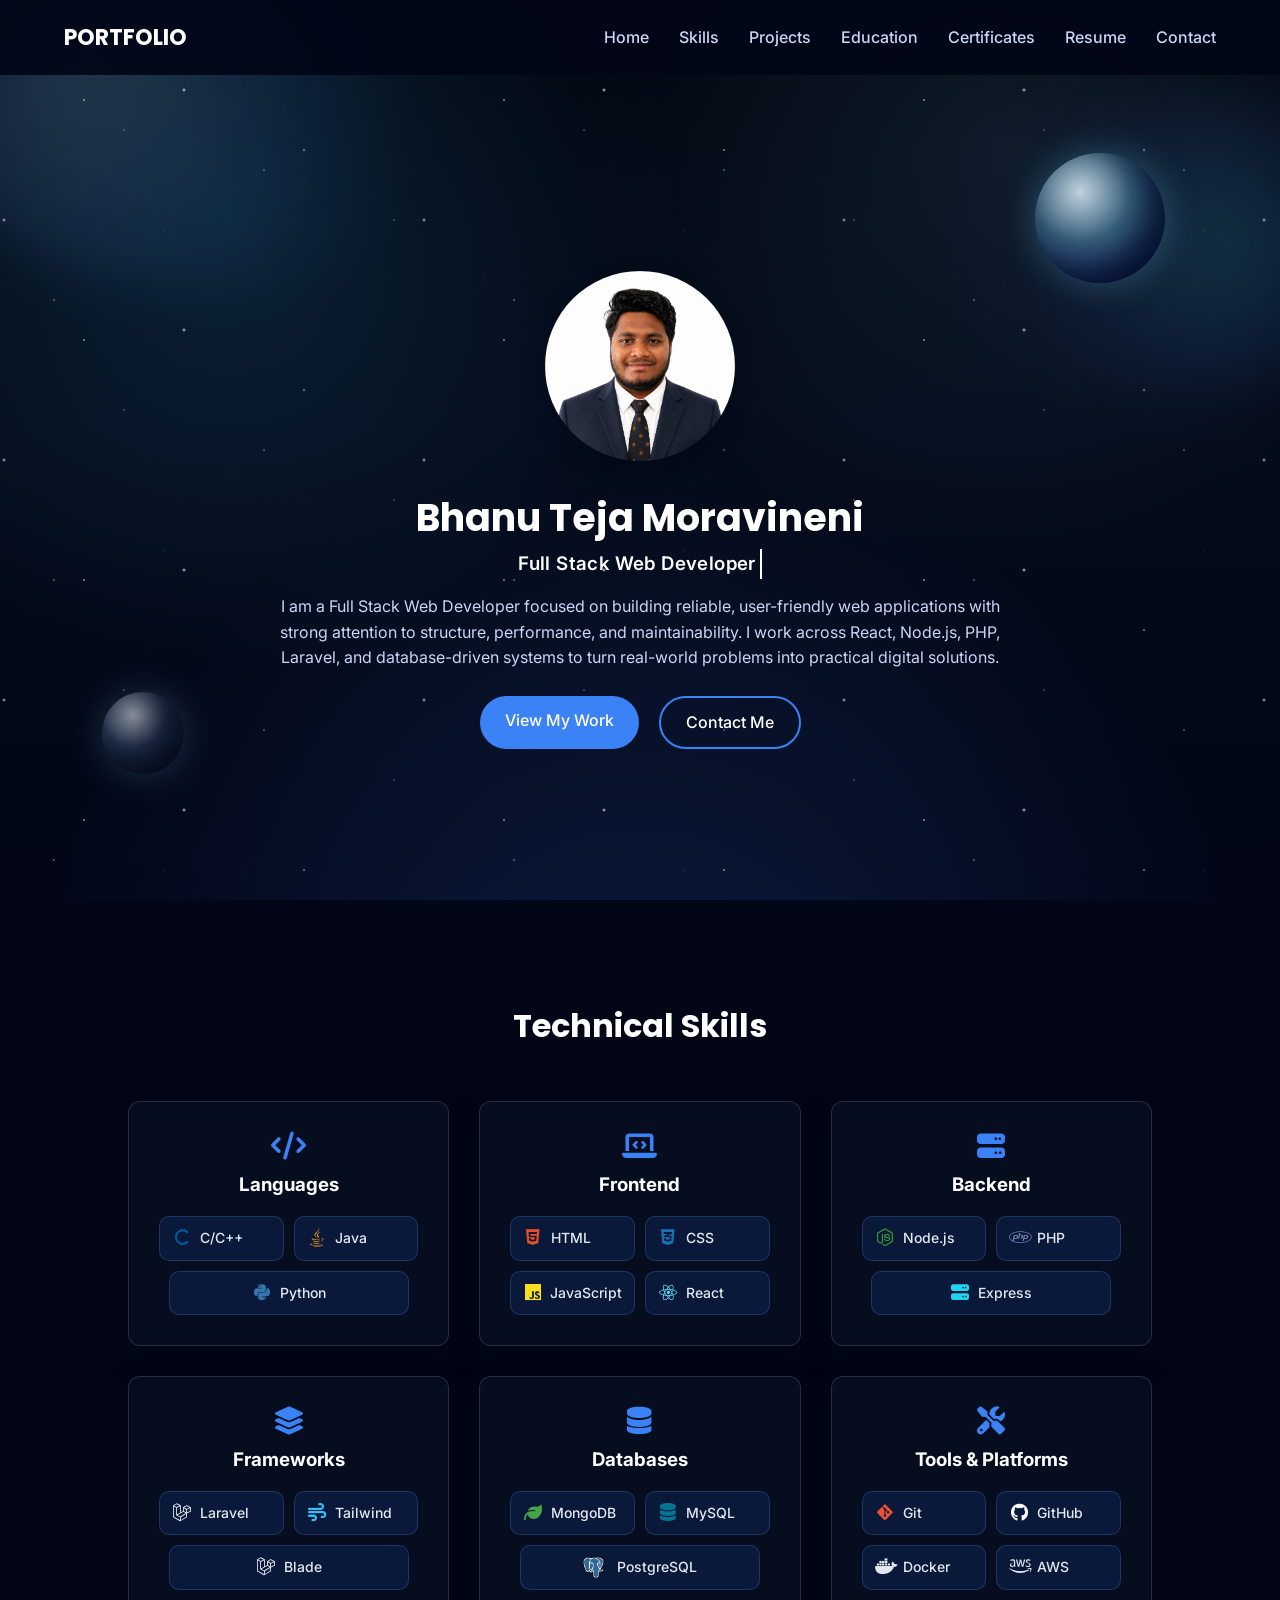
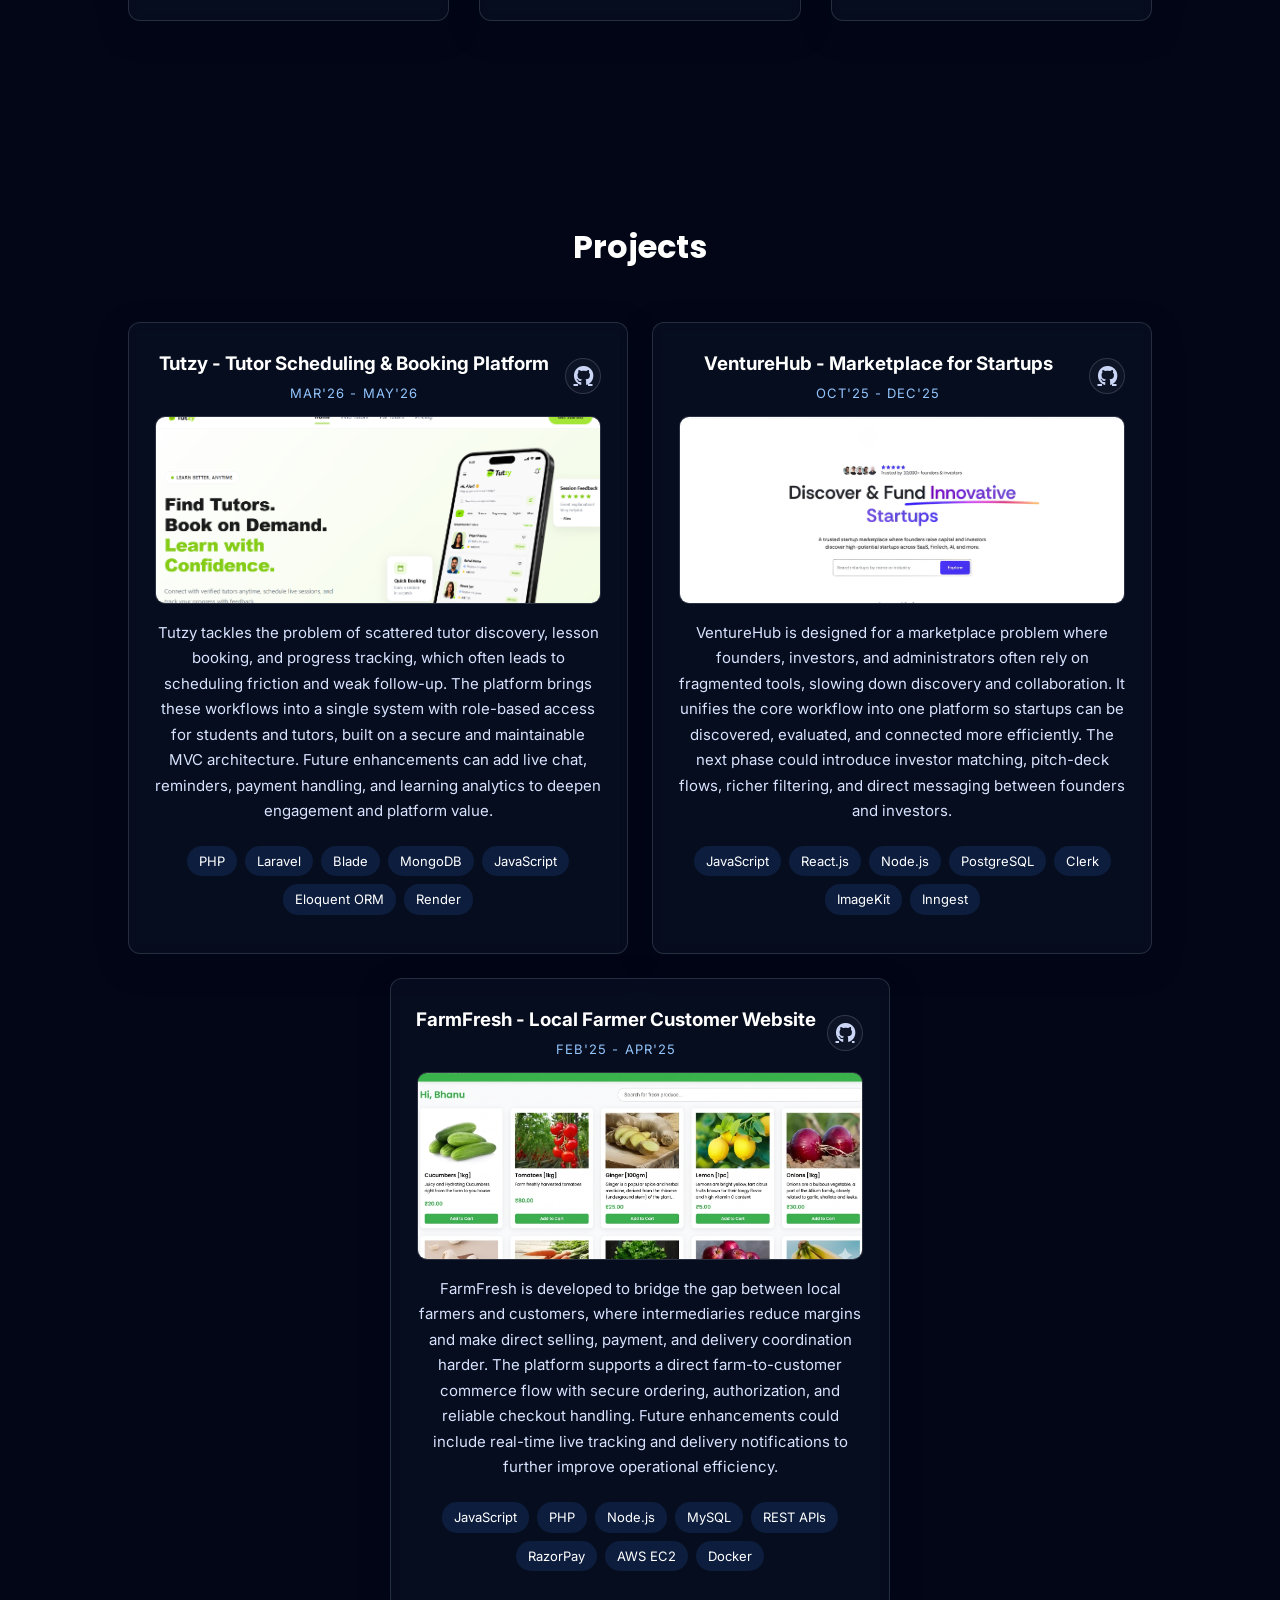
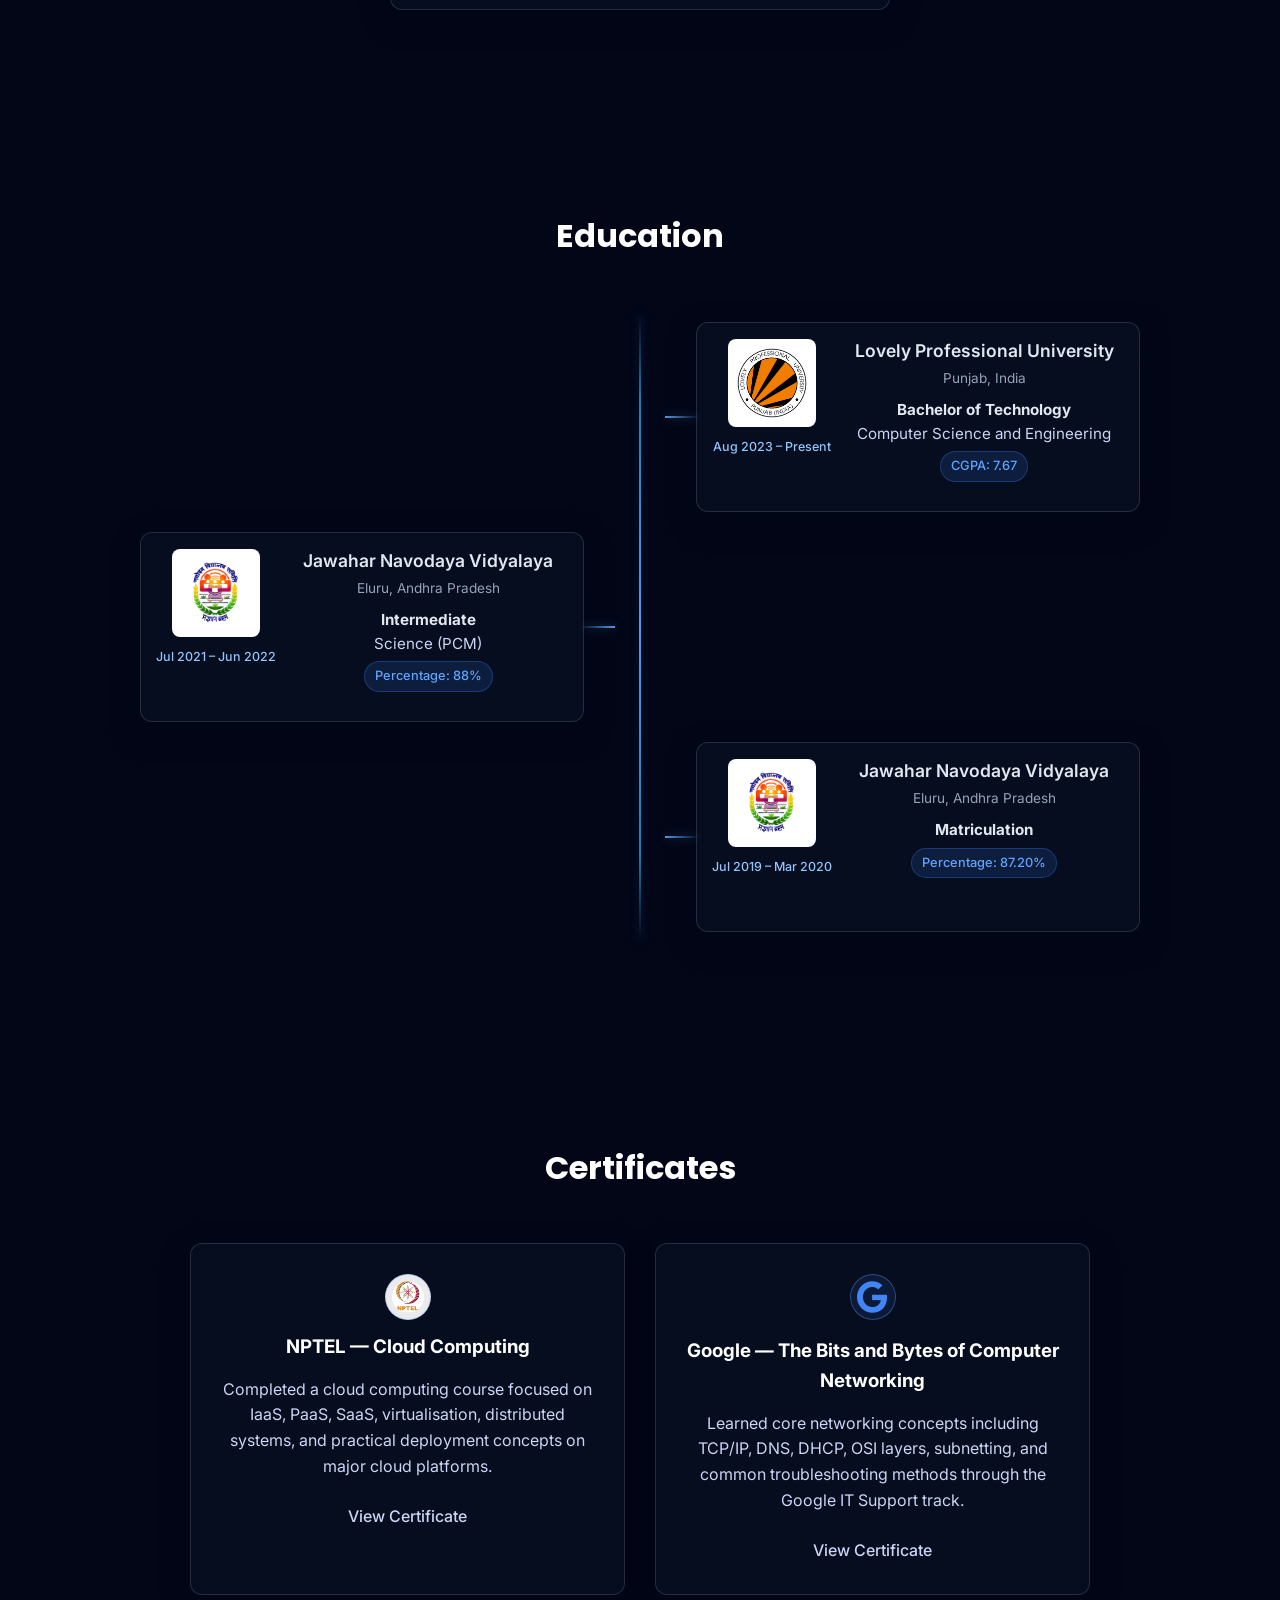
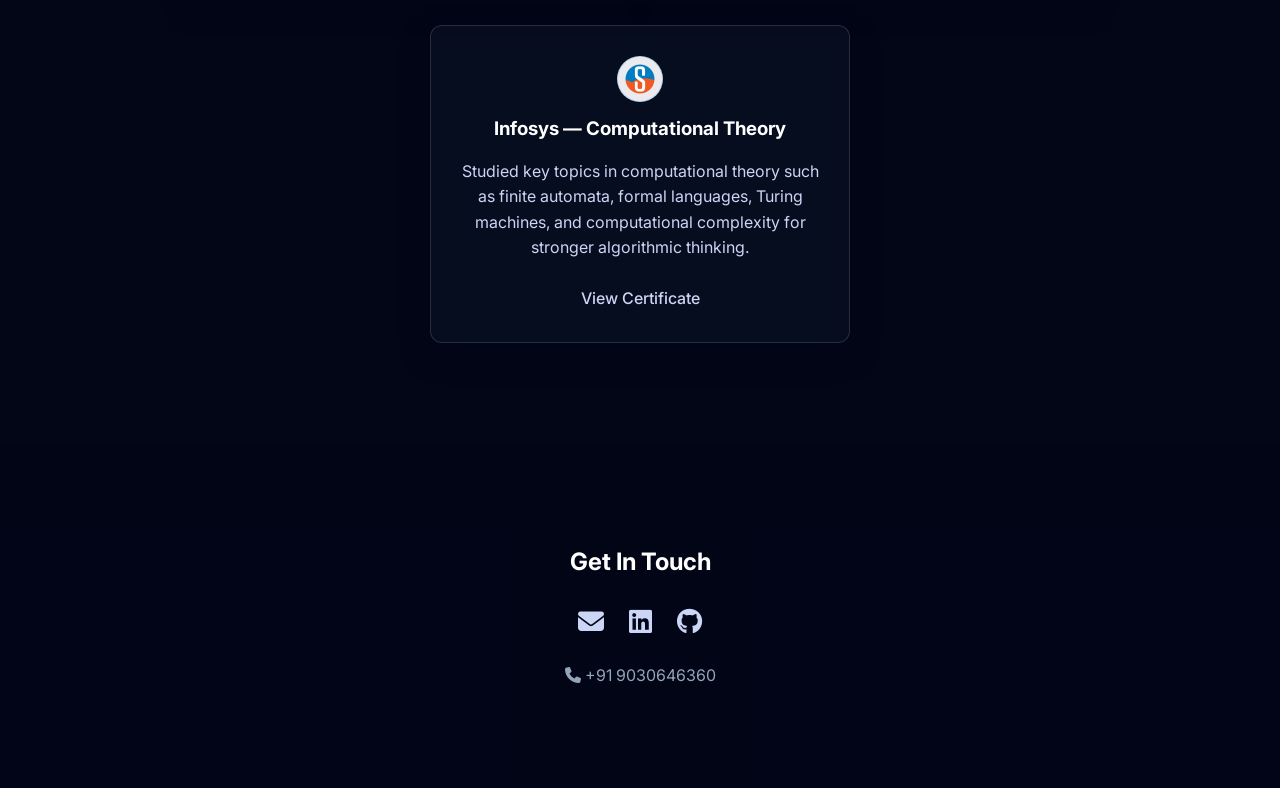
==== commit 01ab3459: "Update Resume link in navigation" ====
--- a/index.html
+++ b/index.html
@@ -45,7 +45,7 @@
         <a href="#projects" class="nav-link">Projects</a>
         <a href="#education" class="nav-link">Education</a>
         <a href="#certificates" class="nav-link">Certificates</a>
-        <a href="https://drive.google.com/file/d/16ITLQVund3NtHR5UudV7yRYxiP9becO2/view" class="nav-link">Resume</a>
+        <a href="https://drive.google.com/file/d/1ldqK4-NZUQ7Y2HurM8Tvi27kfdKiBHF8/view?usp=drive_link" class="nav-link">Resume</a>
         <a href="#contact" class="nav-link">Contact</a>
       </div>
     </div>
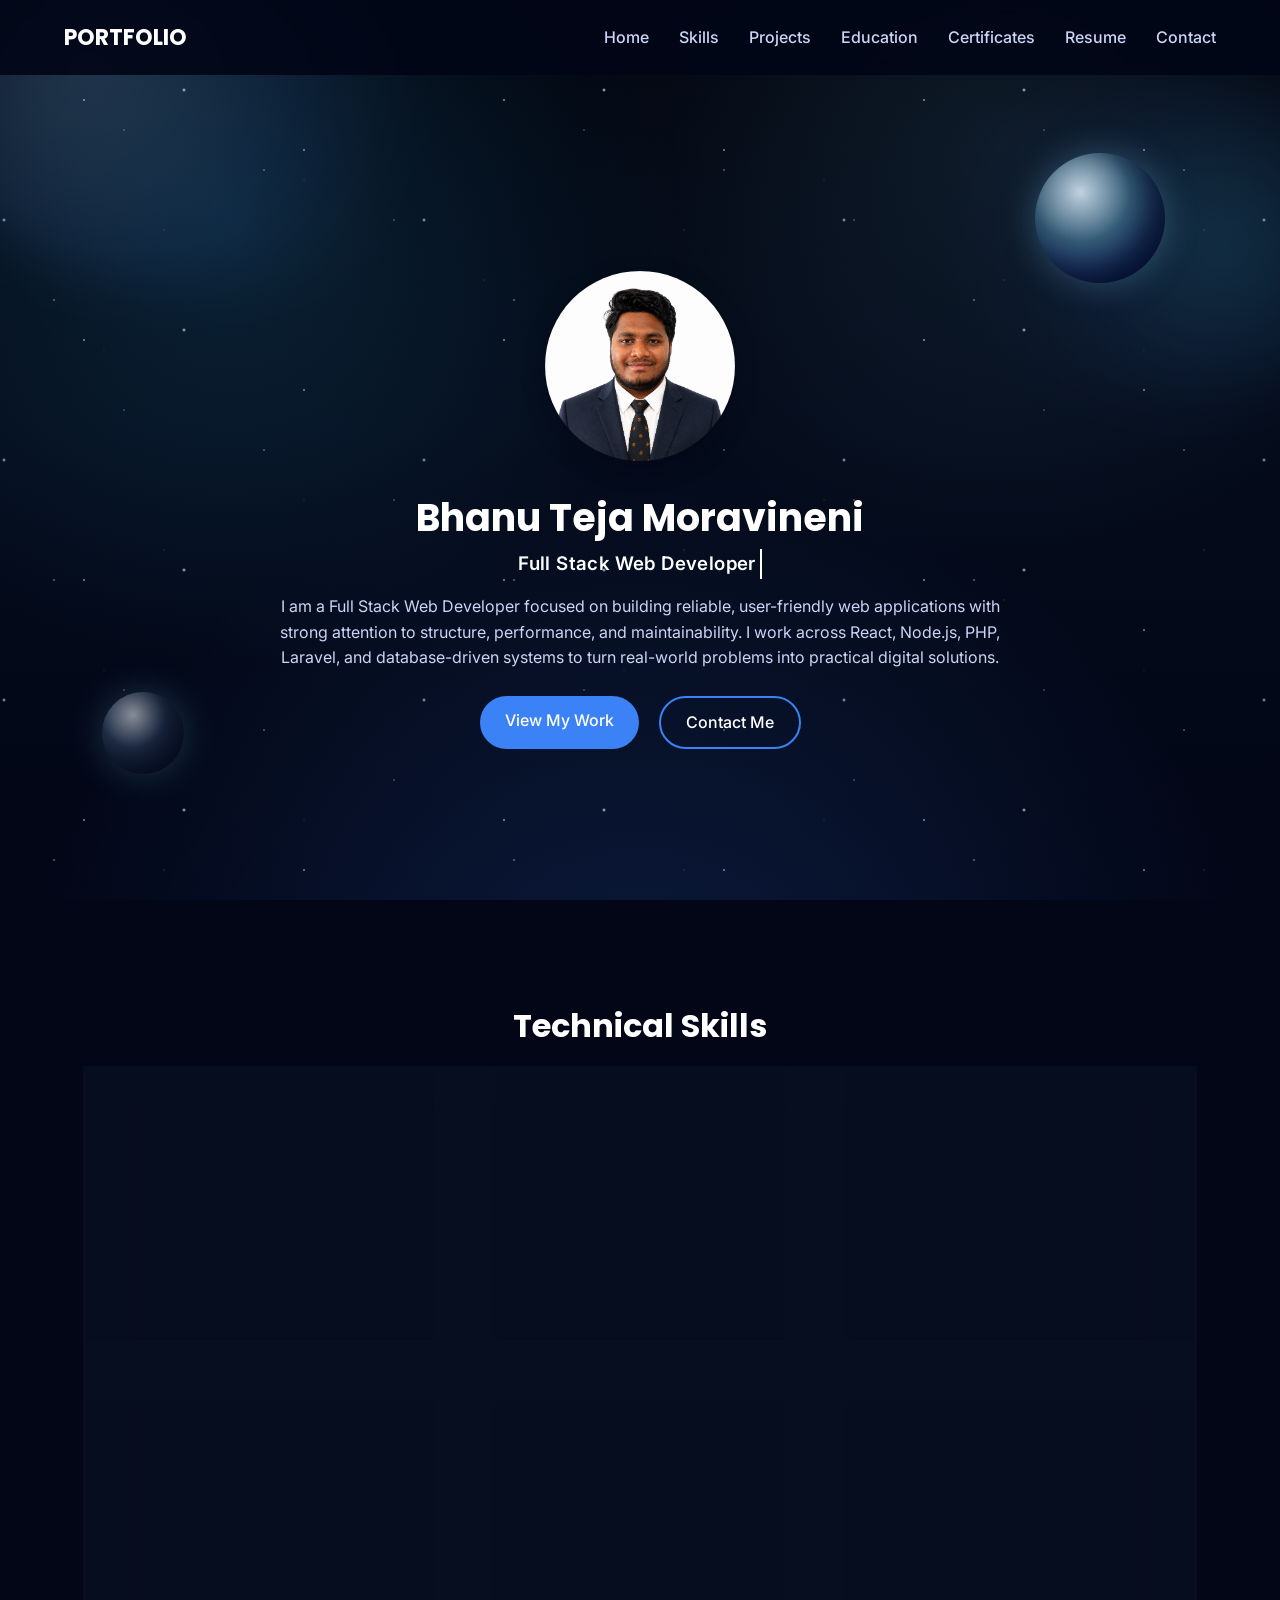
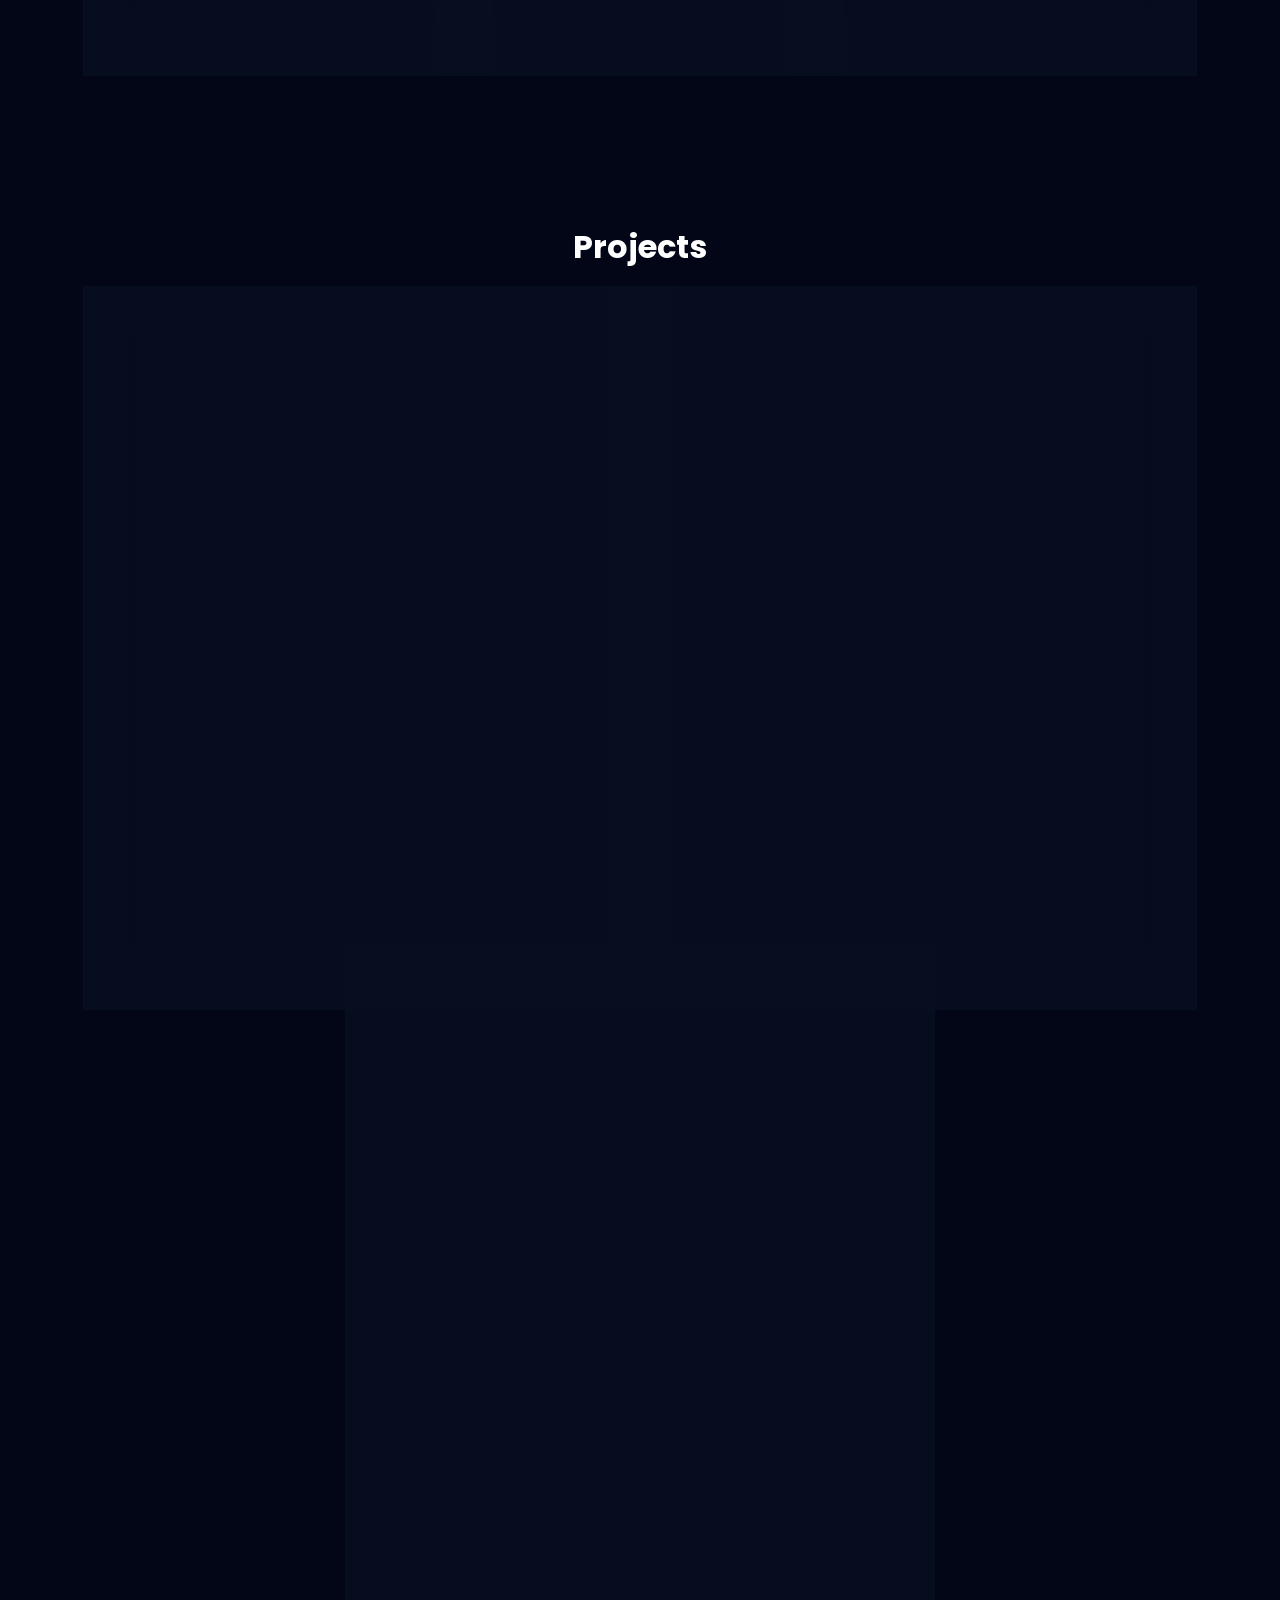
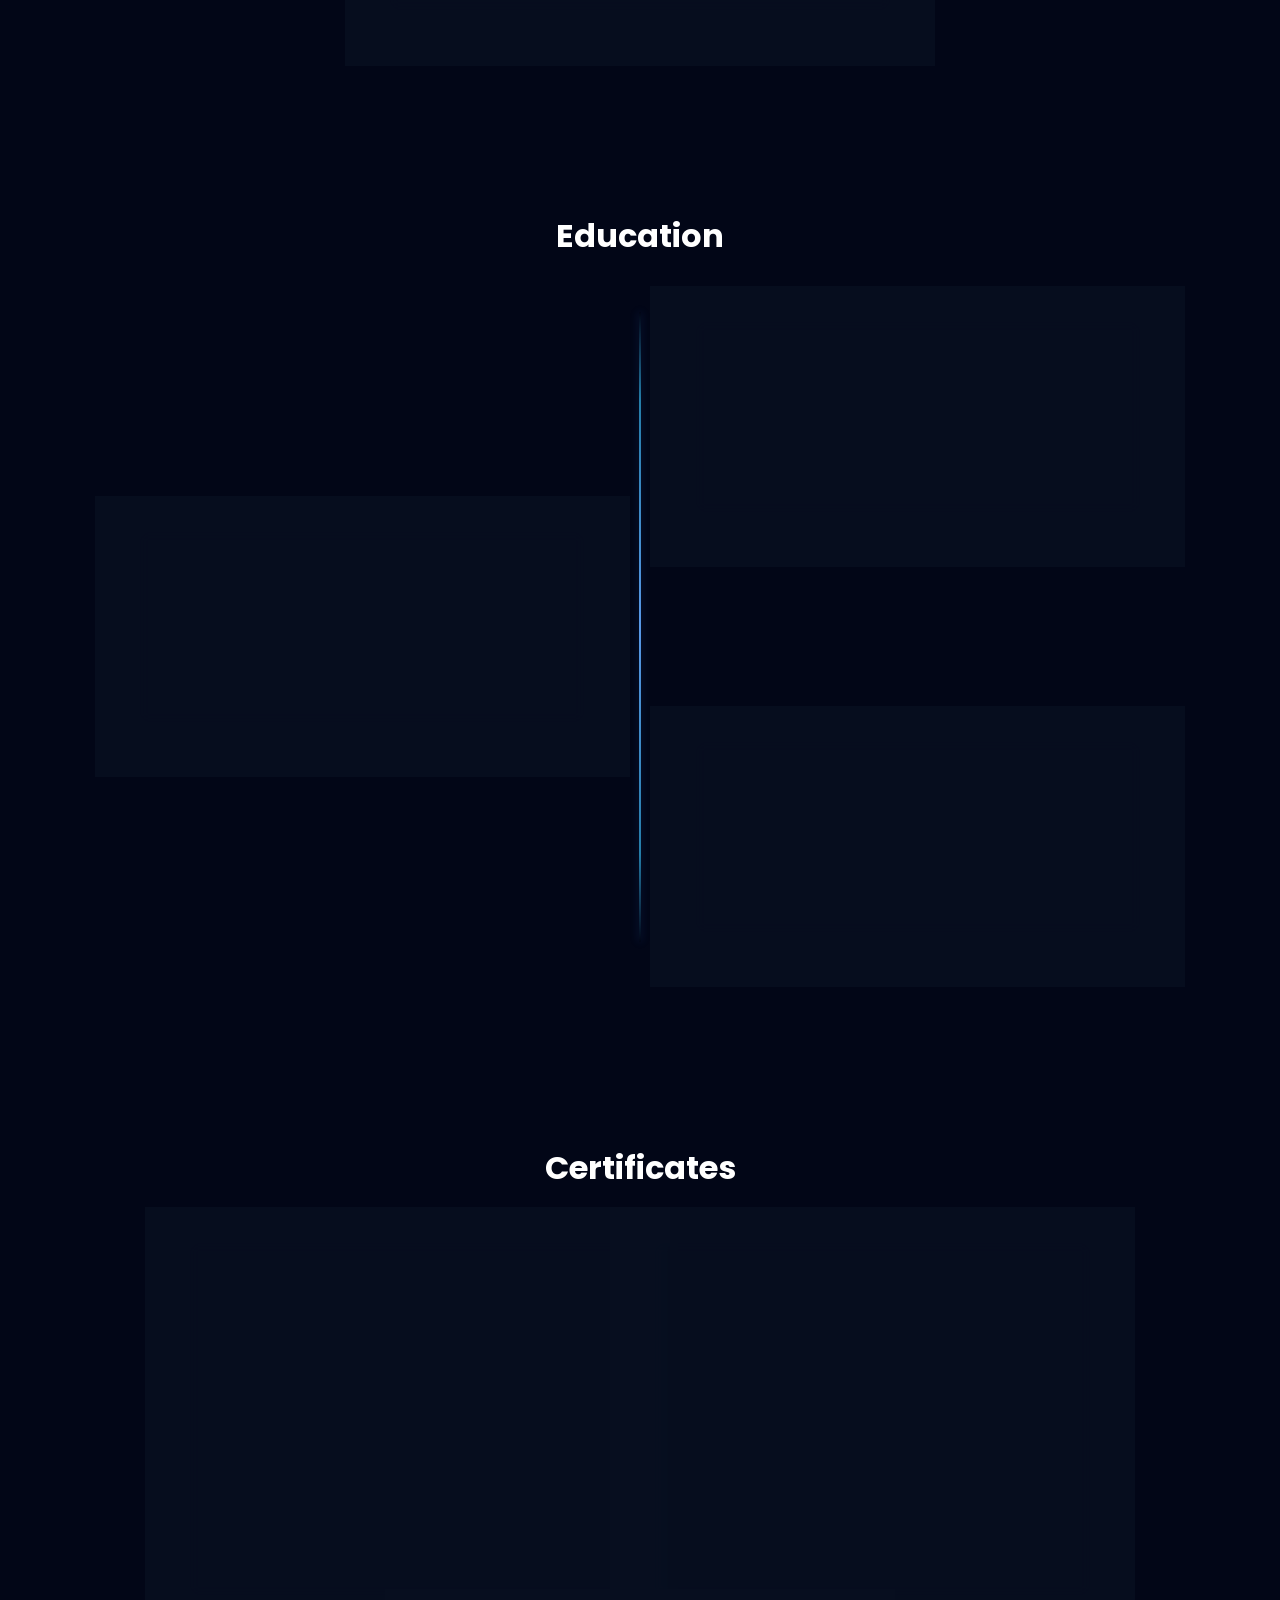
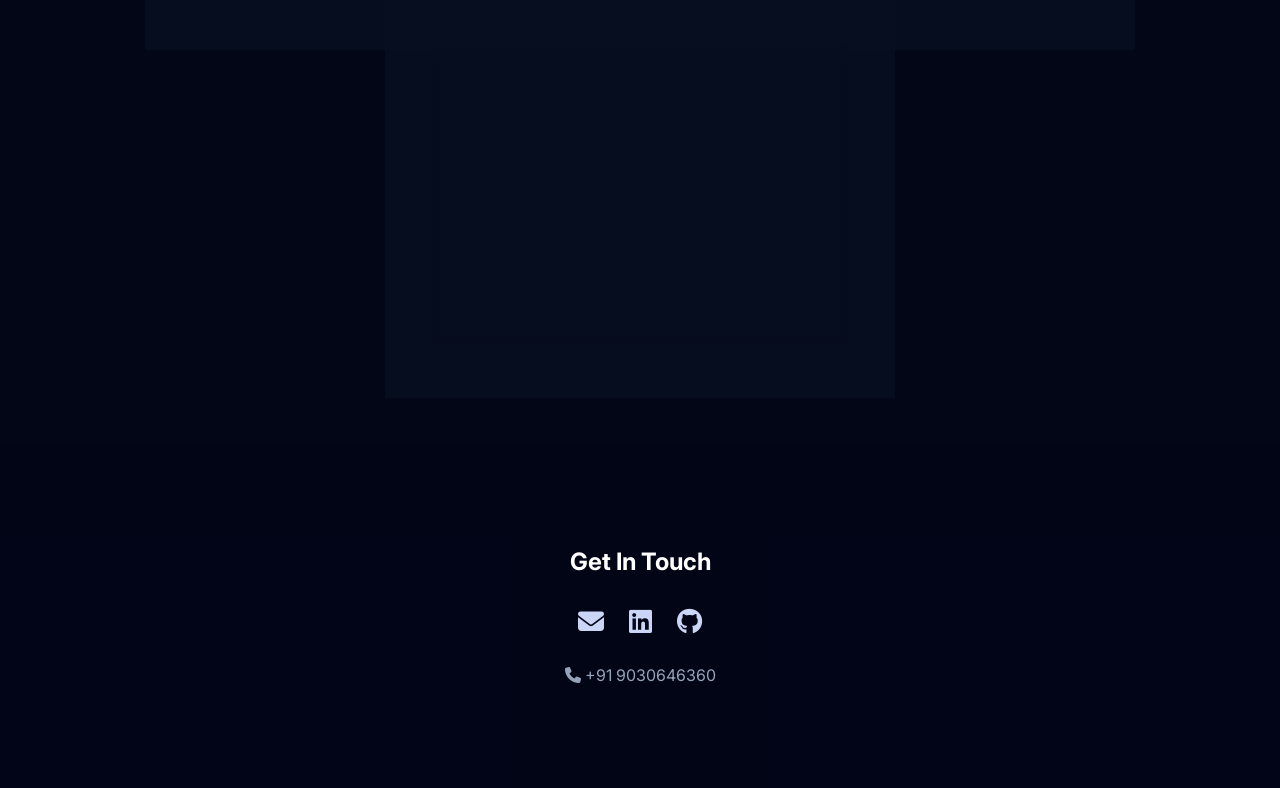
==== commit 9012d3c0: "Update index.html" ====
--- a/index.html
+++ b/index.html
@@ -45,7 +45,7 @@
         <a href="#projects" class="nav-link">Projects</a>
         <a href="#education" class="nav-link">Education</a>
         <a href="#certificates" class="nav-link">Certificates</a>
-        <a href="https://drive.google.com/file/d/1ldqK4-NZUQ7Y2HurM8Tvi27kfdKiBHF8/view?usp=drive_link" class="nav-link">Resume</a>
+        <a href="https://drive.google.com/file/d/1yNRIITtDffZqkNPxsYqZOLNWH8qLxDL3/view?usp=drive_link" class="nav-link">Resume</a>
         <a href="#contact" class="nav-link">Contact</a>
       </div>
     </div>
